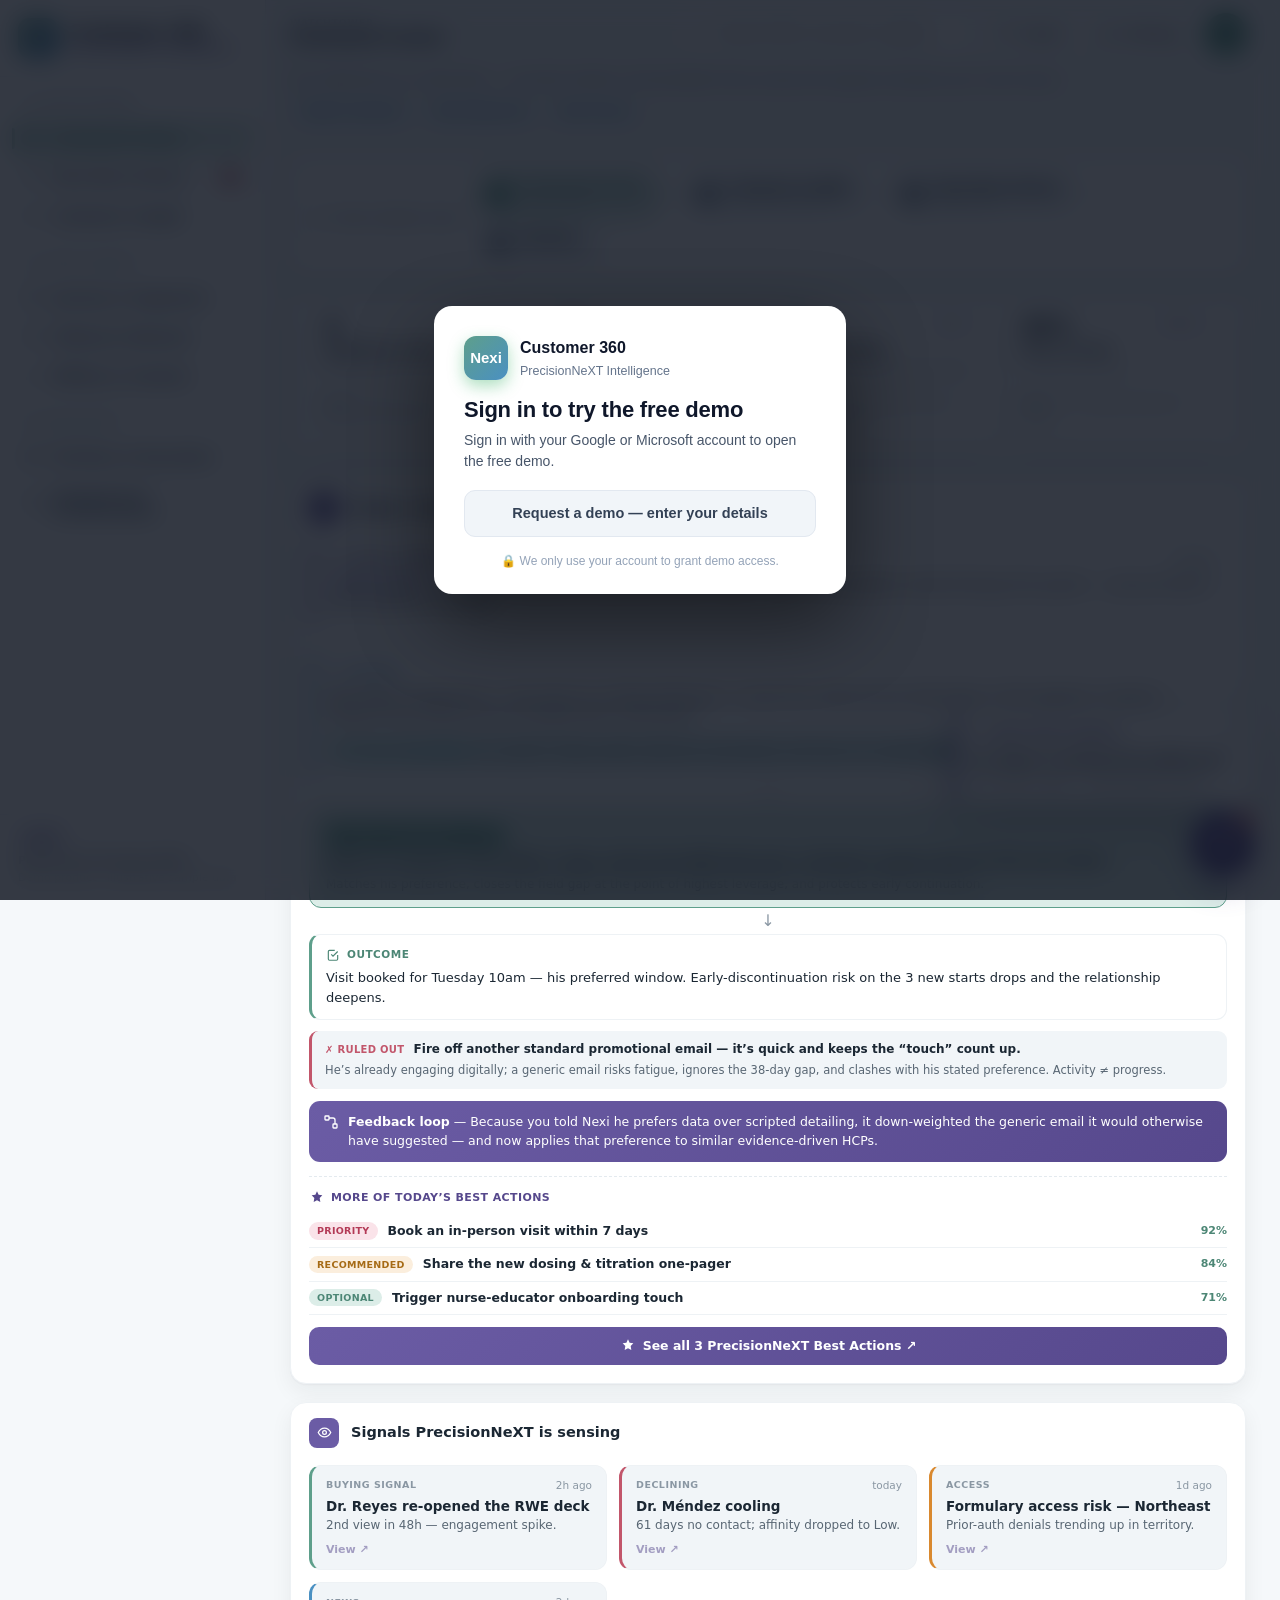
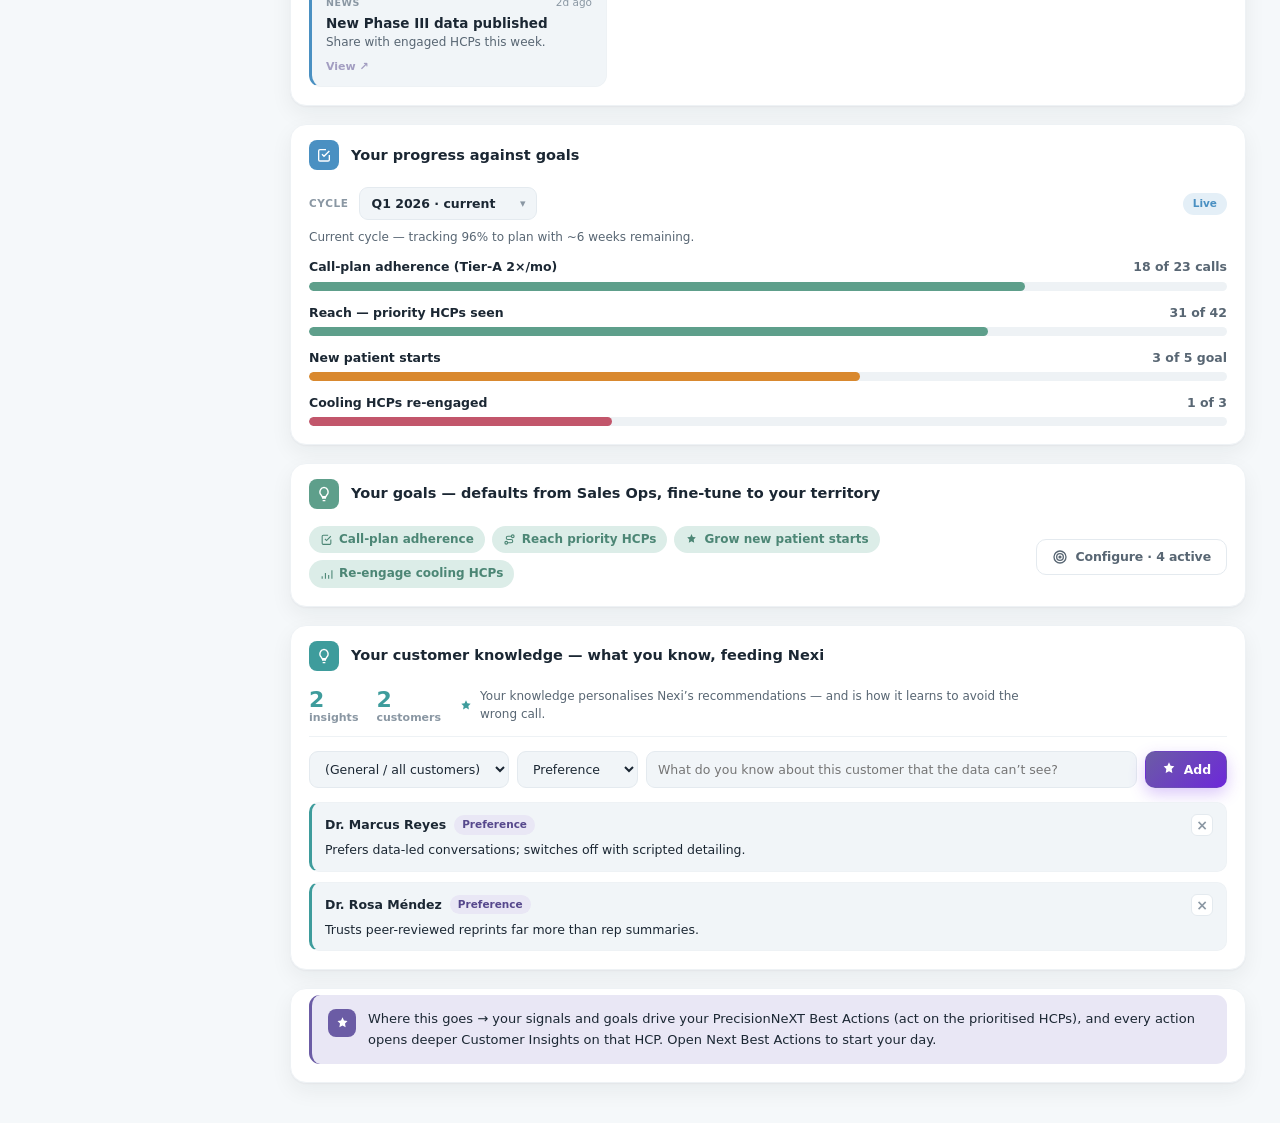
==== app.html @ 9032846a "Add files via upload" ====
<!DOCTYPE html>
<html lang="en">
<head>
<meta charset="UTF-8" />
<meta name="viewport" content="width=device-width, initial-scale=1.0" />
<title>Customer 360 · Intelligence-in-Action Platform</title>
<link rel="stylesheet" href="styles.css" />
<link rel="stylesheet" href="auth.css" />
<!--
  Customer 360 — DEMO APP SHELL (unchanged from the base app; access-guarded).
  js/auth.js shows a sign-in dialog over this page until the visitor authenticates,
  then removes it so the full app — Guide, Nexi chat and all five personas — works.
  All chrome + content is rendered by js/engine.js. To edit CONTENT, open the
  js/content.<persona>.js file — not this shell.
-->
</head>
<body data-pnx-page="app">
<div class="app">

  <!-- LEFT: sidebar -->
  <aside class="sidebar">
    <div class="brand">
      <div class="logo"><svg width="27" height="27" viewBox="0 0 24 24" fill="none"><path d="M18 5.3 A9 9 0 1 0 18 18.7" fill="none" stroke="#fff" stroke-width="2.2" stroke-linecap="round"/><circle cx="18" cy="5.3" r="2.1" fill="#CFC4F2"/><circle cx="12" cy="12" r="3" fill="none" stroke="#CFC4F2" stroke-width="1.3"/><circle cx="12" cy="12" r="1.2" fill="#fff"/><circle cx="12" cy="12" r="3" fill="none" stroke="#fff" stroke-width="1.5" opacity="0.85"><animate attributeName="r" values="2.5;11;2.5" dur="2.4s" repeatCount="indefinite"/><animate attributeName="opacity" values="0.85;0;0.85" dur="2.4s" repeatCount="indefinite"/></circle></svg></div>
      <div class="nm" id="brand-name">Customer 360<small>PrecisionNeXT Intelligence</small></div>
    </div>
    <nav class="nav" id="nav"><!-- rendered --></nav>
    <div class="foot" id="foot"><!-- rendered --></div>
  </aside>

  <!-- RIGHT: main -->
  <div class="main">

    <!-- TOPBAR: clean utility only —  [ AI Search ] [ Insights ] [ Settings ] [ Profile ] -->
    <header class="topbar">
      <div class="crumb" id="crumb"><!-- group · section (top corner) --></div>
      <div class="tb-right">
        <!-- Search/filter (right-anchored, stable). Distinct from Nexi chat (bottom-right). -->
        <div class="ai-search-wrap">
          <div class="ai-search">
            <svg width="16" height="16" viewBox="0 0 24 24" fill="none" stroke="var(--ink-faint)" stroke-width="2"><circle cx="11" cy="11" r="7"/><path d="M21 21l-4.3-4.3"/></svg>
            <input id="ai-search" placeholder="Search HCPs, accounts, insights…" autocomplete="off" />
          </div>
          <div class="ai-sugg" id="ai-sugg"><!-- directory results --></div>
        </div>
        <!-- Guide opens full-canvas (product guide + pulse) -->
        <button class="tb-btn" id="ins-btn" title="Open the product guide">
          <svg width="16" height="16" viewBox="0 0 24 24" fill="currentColor"><path d="M12 2l2.4 5.3L20 8l-4 4 1 6-5-2.8L7 18l1-6-4-4 5.6-.7z"/></svg>
          Guide
        </button>
        <div class="pop-wrap">
          <button class="tb-btn" id="set-btn" title="Product settings">
            <svg width="16" height="16" viewBox="0 0 24 24" fill="none" stroke="currentColor" stroke-width="2"><circle cx="12" cy="12" r="3"/><path d="M19.4 13a1.7 1.7 0 0 0 .3 1.9l.1.1a2 2 0 1 1-2.8 2.8l-.1-.1a1.7 1.7 0 0 0-2.9 1.2V21a2 2 0 1 1-4 0v-.2A1.7 1.7 0 0 0 6 19.4a1.7 1.7 0 0 0-1.9.3l-.1.1a2 2 0 1 1-2.8-2.8l.1-.1a1.7 1.7 0 0 0-1.2-2.9H0M19.4 11a1.7 1.7 0 0 1-1.2-2.9l.1-.1a2 2 0 1 0-2.8-2.8l-.1.1A1.7 1.7 0 0 1 11 4.6"/></svg>
            Settings
          </button>
          <div class="pop" id="set-pop"><!-- rendered --></div>
        </div>
        <div class="psw">
          <button class="psw-btn" id="psw-btn" title="Your profile">
            <svg width="20" height="20" viewBox="0 0 24 24" fill="none" stroke="#fff" stroke-width="2"><circle cx="12" cy="8" r="3.4"/><path d="M5.5 20c.6-3.4 3.3-5.5 6.5-5.5s5.9 2.1 6.5 5.5"/></svg>
          </button>
          <div class="psw-menu" id="psw-menu"><!-- rendered --></div>
        </div>
      </div>
    </header>

    <!-- SECTION INTRO: one-line description + chips (no repeated title — the title is the top-corner breadcrumb) -->
    <section class="summary">
      <p id="sum-desc">—</p>
      <div class="chips" id="sum-chips"></div>
    </section>

    <!-- CONTENT -->
    <main class="content" id="content"><!-- rendered --></main>
  </div>
</div>

<!-- Nexi: toast · FAB (toggles open/close) · chat window -->
<div class="pni-toast" id="pni-toast">
  <div class="h"><svg width="13" height="13" viewBox="0 0 24 24" fill="currentColor"><path d="M12 2l2.4 5.3L20 8l-4 4 1 6-5-2.8L7 18l1-6-4-4 5.6-.7z"/></svg> New Intelligence<span class="x" id="pni-toast-x">×</span></div>
  <div class="t" id="pni-toast-t">—</div>
  <div class="d" id="pni-toast-d">—</div>
</div>

<button class="pni-fab" id="pni-fab" aria-label="Open or close Nexi">
  <span class="ring"></span>
  <span class="ico-spark"><svg width="26" height="26" viewBox="0 0 24 24" fill="#fff"><path d="M12 2l2.4 5.3L20 8l-4 4 1 6-5-2.8L7 18l1-6-4-4 5.6-.7z"/></svg></span>
  <span class="ico-x"><svg width="24" height="24" viewBox="0 0 24 24" fill="none" stroke="#fff" stroke-width="2.4"><path d="M6 6l12 12M18 6L6 18"/></svg></span>
  <span class="cnt" id="pni-cnt">2</span>
</button>

<section class="pni" id="pni">
  <div class="pni-h">
    <div class="a"><svg width="20" height="20" viewBox="0 0 24 24" fill="#fff"><path d="M12 2l2.4 5.3L20 8l-4 4 1 6-5-2.8L7 18l1-6-4-4 5.6-.7z"/></svg></div>
    <div class="ti"><h3>Nexi</h3><p>Agentic AI · PrecisionNeXT</p></div>
  </div>
  <div class="pni-body" id="pni-body"><!-- alerts + chat --></div>
  <div class="pni-sg" id="pni-sg"><!-- suggestion chips --></div>
  <form class="pni-c" id="pni-form" autocomplete="off">
    <input id="pni-input" placeholder="Ask Nexi anything…" />
    <button class="snd" type="submit" aria-label="Send"><svg width="16" height="16" viewBox="0 0 24 24" fill="#fff"><path d="M3 11l18-8-8 18-2-7-8-3z"/></svg></button>
  </form>
</section>

<!--
  SCRIPT LOAD ORDER (important):
   1) app.config.js    — creates the C360 namespace, app meta + nav
   2) content.*.js     — each persona registers itself (order among these doesn't matter)
   3) content.shared.js— shared feature scaffolds
   4) engine.js        — renders everything + boots (must be LAST app script)
   5) auth.config.js + auth.js — the access guard (added; runs after the app renders)
-->
<script src="js/app.config.js"></script>
<script src="js/content.rep.js"></script>
<script src="js/content.msl.js"></script>
<script src="js/content.kam.js"></script>
<script src="js/content.mkt.js"></script>
<script src="js/content.lead.js"></script>
<script src="js/content.shared.js"></script>
<script src="js/data.hcps.js"></script>
<script src="js/engine.js"></script>

<script src="js/auth.config.js"></script>
<script src="js/auth.js"></script>
</body>
</html>
---- styles.css ----
/* ==================================================================================================
   Customer 360 · STYLES                                                            (edit visuals here)
   --------------------------------------------------------------------------------------------------
   This is the ONLY stylesheet. It is split into clearly-labelled sections so a GCPT instruction can
   target one place. Nothing here is persona-specific — content lives in the js/ files.

     S1  DESIGN TOKENS ...... colours + spacing variables (recolour the whole product here)
     S2  BASE / RESET
     S3  APP LAYOUT ......... sidebar | main grid
     S4  SIDEBAR ............ brand, nav groups (muted labels), nav items (full-span, symmetric), footer
     S5  TOPBAR ............. quick-access bar: search · objectives · Ask PNi · profile icon
     S6  SUMMARY BANNER ..... descriptive section header below the topbar
     S7  CONTENT BLOCKS ..... every reusable widget (header, kpis, cards, objectives, featureGrid, …)
     S8  PNi ................ floating intelligence chat (FAB toggles open/close)
     S9  RESPONSIVE
   ================================================================================================ */

/* ===== S1 · DESIGN TOKENS ======================================================================== */
:root{
  /* Brand palette — the 8 supplied colours, mapped 1:1 */
  --green:#5E9F8B; --green-hover:#4C8675; --green-light:#DCEDE8;
  --blue:#4A90C2;  --blue-soft:#4F86B3;
  --purple:#6B5CA5; --purple-dark:#56488C; --purple-light:#E9E7F5;
  /* Neutrals + elevation layers (page < surface, with `canvas` = nested inset fill) */
  --ink:#1B2733; --ink-soft:#586673; --ink-faint:#8A97A3; --label:#A6B2BC;
  --line:#E4EAEF; --line-soft:#EEF2F5;
  --surface:#FFFFFF; --page:#F5F8FA; --canvas:#F1F5F8; --sidebar:#FFFFFF;
  --amber:#D9892F; --rose:#C2566B; --teal:#3E9C9C;
  --r:16px; --r-sm:11px; --r-xs:7px;
  --sh:0 1px 2px rgba(20,30,40,.04),0 8px 22px rgba(20,30,40,.06);
  --sh-lg:0 18px 50px rgba(20,30,40,.18);
  --font:"Segoe UI",system-ui,-apple-system,Roboto,Helvetica,Arial,sans-serif;
  --sidebar-w:266px;
}

/* ===== S2 · BASE / RESET ======================================================================== */
*{box-sizing:border-box;margin:0;padding:0}
html,body{height:100%}
/* always reserve the scrollbar gutter so the top bar / search never shift between tall & short views */
html{scrollbar-gutter:stable;overflow-y:scroll}
body{font-family:var(--font);color:var(--ink);background:var(--page);-webkit-font-smoothing:antialiased;line-height:1.45}
button{font-family:inherit;cursor:pointer;border:none;background:none;color:inherit}
svg{display:block}
::selection{background:var(--purple-light)}
::-webkit-scrollbar{width:10px;height:10px}
::-webkit-scrollbar-thumb{background:#cfd9df;border-radius:99px;border:3px solid var(--canvas)}
code{background:var(--canvas);border:1px solid var(--line);border-radius:5px;padding:1px 5px;font-size:.85em}

/* ===== S3 · APP LAYOUT ========================================================================== */
.app{display:grid;grid-template-columns:var(--sidebar-w) 1fr;min-height:100%}
.main{min-width:0;display:flex;flex-direction:column}
.content{padding:22px 24px 40px;display:grid;gap:18px;grid-template-columns:repeat(12,1fr);align-content:start}
.col-12{grid-column:span 12}.col-8{grid-column:span 8}.col-7{grid-column:span 7}.col-6{grid-column:span 6}.col-5{grid-column:span 5}.col-4{grid-column:span 4}
@media(max-width:1080px){.col-8,.col-7,.col-6,.col-5,.col-4{grid-column:span 12}}

/* ===== S4 · SIDEBAR ============================================================================= */
.sidebar{background:var(--sidebar);border-right:1px solid var(--line);display:flex;flex-direction:column;position:sticky;top:0;height:100vh;overflow-y:auto}
.brand{display:flex;align-items:center;gap:11px;padding:18px 18px;border-bottom:1px solid var(--line-soft)}
.brand .logo{width:40px;height:40px;border-radius:11px;background:linear-gradient(135deg,var(--green),var(--blue));display:grid;place-items:center;color:#fff;flex:none}
.brand .nm{font-weight:800;font-size:17px;letter-spacing:.2px;line-height:1.05}
.brand .nm small{display:block;font-weight:600;font-size:10.5px;color:var(--purple-dark);letter-spacing:.2px;text-transform:none;margin-top:2px}

.nav{padding:8px 12px 18px;flex:1}
/* group labels: NON-clickable + intentionally de-emphasised */
.nav-group .gl{display:flex;align-items:center;gap:7px;font-size:10px;font-weight:800;letter-spacing:.9px;text-transform:uppercase;color:var(--label);
  padding:6px 12px;margin-top:16px;cursor:default;user-select:none}
.nav-group .gl .gi{width:14px;height:14px;color:var(--label);flex:none}
.nav-group:first-child .gl{margin-top:6px}
/* nav items: full-span, uniform, symmetric */
.nav-item{display:flex;align-items:center;gap:11px;width:100%;padding:10px 12px;border-radius:9px;
  font-size:13.5px;font-weight:600;color:var(--ink-soft);margin:2px 0;position:relative;text-align:left}
.nav-item .ni{width:17px;height:17px;flex:none;opacity:.85}
.nav-item:hover{background:var(--green-light);color:var(--green-hover)}
.nav-item.active{background:var(--green-light);color:var(--green-hover)}
.nav-item.active::before{content:"";position:absolute;left:0;top:8px;bottom:8px;width:3px;border-radius:0 3px 3px 0;background:var(--green)}
.nav-item .badge{margin-left:auto;font-size:10px;font-weight:800;color:#fff;background:var(--rose);border-radius:99px;padding:1px 7px}

.foot{padding:14px 18px;border-top:1px solid var(--line-soft);font-size:11px;color:var(--ink-faint);line-height:1.5}
.foot .demo{display:inline-block;font-size:9.5px;font-weight:800;letter-spacing:.5px;color:var(--purple-dark);background:var(--purple-light);padding:2px 7px;border-radius:5px;margin-bottom:6px}
.foot b{color:var(--ink-soft);font-weight:700}

/* ===== S5 · TOPBAR (quick-access working features) ============================================= */
/* top bar blends into the content container (same canvas, no hard divider) */
.topbar{display:flex;align-items:center;gap:16px;padding:13px 24px 4px;background:var(--page);border-bottom:none;position:sticky;top:0;z-index:40}
/* top-corner breadcrumb (carries the section name so content doesn't repeat it) */
.crumb{display:flex;flex-direction:column;line-height:1.15;min-width:130px;flex:none}
.crumb .cg{font-size:9.5px;font-weight:800;letter-spacing:.7px;text-transform:uppercase;color:var(--ink-faint)}
.crumb .cs{font-size:16px;font-weight:800;color:var(--ink)}
/* minimal product mark on the left of the top bar (PNi) */
.tb-brand-min{font-size:12.5px;font-weight:700;color:var(--ink-faint);letter-spacing:.2px}
.pni-mark{font-weight:800}                 /* keeps header "PNi" white; topbar tints it below */
.pni-mark i{font-style:italic}
.tb-brand-min .pni-mark{color:var(--purple-dark)}
/* AI Search — right-anchored (fixed width, stable position) with an LLM suggestion dropdown */
.tb-right{margin-left:auto;display:flex;align-items:center;gap:10px}
.ai-search-wrap{position:relative}
.ai-search{width:288px;display:flex;align-items:center;gap:8px;border:1px solid var(--line);border-radius:11px;padding:8px 10px;background:var(--surface);transition:border-color .14s,box-shadow .14s}
.ai-search:focus-within{border-color:var(--purple);box-shadow:0 0 0 3px var(--purple-light)}
.ai-search input{border:none;outline:none;font:inherit;font-size:13px;width:100%;background:transparent;color:var(--ink)}
.ai-kbd{font-size:10px;font-weight:800;color:var(--purple-dark);background:var(--purple-light);border-radius:5px;padding:2px 6px;flex:none}
.ai-sugg{position:absolute;right:0;top:46px;width:330px;max-width:80vw;background:var(--surface);border:1px solid var(--line);border-radius:12px;box-shadow:var(--sh-lg);padding:7px;display:none;z-index:70}
.ai-sugg.open{display:block;animation:rise .16s ease both}
.ai-sugg .h{display:flex;align-items:center;gap:6px;font-size:10px;font-weight:800;letter-spacing:.5px;text-transform:uppercase;color:var(--purple-dark);padding:6px 8px}
.ai-sg{display:flex;align-items:center;gap:9px;padding:9px 8px;border-radius:8px;font-size:13px;cursor:pointer}
.ai-sg:hover{background:var(--purple-light)}
.ai-sg .i{color:var(--purple);flex:none;display:grid;place-items:center}
.ai-sg .tx{flex:1}
.ai-sg .go{font-size:10px;color:var(--ink-faint);font-weight:700}
/* combined Insights + Navigator panel */
.ins-wide{width:430px;max-width:calc(100vw - 40px);max-height:80vh;overflow-y:auto;padding:0}
.ins-stats{display:grid;grid-template-columns:repeat(4,1fr);gap:8px;margin-bottom:4px}
.ist{background:var(--canvas);border:1px solid var(--line-soft);border-radius:9px;padding:9px 6px;text-align:center}
.ist b{display:block;font-size:18px;font-weight:800}
.ist span{font-size:10px;color:var(--ink-faint)}
@media(max-width:600px){.ai-search{width:150px}.ai-sugg{width:280px}}
/* next-gen product-level buttons (Settings · Insights) */
.pop-wrap{position:relative}
.tb-btn{display:inline-flex;align-items:center;gap:7px;font-size:12.5px;font-weight:700;color:var(--ink-soft);
  background:var(--surface);border:1px solid var(--line);padding:8px 13px;border-radius:10px;
  transition:transform .12s ease,box-shadow .18s ease,border-color .18s ease,color .18s ease,background .18s ease}
.tb-btn:hover{border-color:var(--purple);color:var(--purple-dark);background:var(--purple-light);transform:translateY(-1px);box-shadow:0 5px 14px rgba(124,58,237,.14)}
.tb-btn:active{transform:translateY(0)}
.pop{position:absolute;right:0;top:46px;width:268px;background:var(--surface);border:1px solid var(--line);border-radius:var(--r);box-shadow:var(--sh-lg);padding:12px;z-index:60;display:none}
.pop.open{display:block;animation:rise .16s ease both}
.pop h4{font-size:11px;font-weight:800;text-transform:uppercase;letter-spacing:.5px;color:var(--ink-faint);margin:2px 4px 8px}
.pop .row{display:flex;align-items:center;gap:10px;padding:8px 6px;font-size:13px;font-weight:600;border-radius:8px}
.pop .row:hover{background:var(--canvas)}
.pop .row .lbl{flex:1}
.pop .stat{display:flex;justify-content:space-between;align-items:center;padding:8px 6px;font-size:13px;border-bottom:1px solid var(--line-soft)}
.pop .stat:last-child{border-bottom:none}
.pop .stat b{font-weight:800}
.sw{width:38px;height:22px;border-radius:99px;background:var(--line);position:relative;transition:background .15s;flex:none;cursor:pointer}
.sw::after{content:"";position:absolute;top:2px;left:2px;width:18px;height:18px;border-radius:50%;background:#fff;box-shadow:0 1px 2px rgba(0,0,0,.2);transition:left .15s}
.sw.on{background:var(--green)}.sw.on::after{left:18px}
/* PrecisionNeXT Navigator — lives in the LEFT PANEL under the brand; panel floats over content with an ✕ */
.nv-btn{display:flex;align-items:center;gap:11px;width:calc(100% - 24px);margin:10px 12px 4px;padding:11px 12px;border-radius:12px;
  background:linear-gradient(135deg,var(--purple),var(--purple-dark));color:#fff;text-align:left;
  box-shadow:0 6px 16px rgba(86,72,140,.28);transition:transform .14s}
.nv-btn:hover{transform:translateY(-1px)}
.nv-btn .nv-ic{width:30px;height:30px;border-radius:8px;background:rgba(255,255,255,.2);display:grid;place-items:center;flex:none}
.nv-btn .nv-tx b{display:block;font-size:13px;font-weight:800;line-height:1.1}
.nv-btn .nv-tx small{font-size:11px;opacity:.9}
.nv-x{margin-left:auto;display:grid;place-items:center;width:30px;height:30px;border-radius:8px;background:rgba(255,255,255,.16);opacity:.9;flex:none}
.nv-x:hover{opacity:1;background:rgba(255,255,255,.28)}
.nv-x svg{width:16px;height:16px}
.nv-pop{position:fixed;left:18px;top:118px;right:auto;width:430px;max-width:calc(100vw - 40px);max-height:78vh;overflow-y:auto;padding:0;z-index:95}
.nv-head{display:flex;align-items:center;gap:12px;padding:15px 16px;background:linear-gradient(135deg,var(--purple),var(--purple-dark));color:#fff;position:sticky;top:0;z-index:1}
.nv-head .lg{width:36px;height:36px;border-radius:10px;background:rgba(255,255,255,.2);display:grid;place-items:center;flex:none}
.nv-head h3{font-size:15px;font-weight:800}.nv-head p{font-size:11px;opacity:.9}
.nv-body{padding:14px 16px 18px}
.nv-intro{font-size:12.5px;color:var(--ink-soft);line-height:1.55}
.nv-sec{font-size:10px;font-weight:800;letter-spacing:.6px;text-transform:uppercase;color:var(--ink-faint);margin:16px 0 8px}
.nv-secrow{display:flex;align-items:center;justify-content:space-between;margin:16px 0 8px}
.nv-secrow .nv-sec{margin:0}
.nv-doc{font-size:11px;font-weight:700;color:var(--purple-dark);text-decoration:none}
.nv-doc:hover{text-decoration:underline}
/* WIN as 3 compact, tappable pills */
.nv-win{display:grid;grid-template-columns:repeat(3,1fr);gap:8px}
.nv-w{display:flex;flex-direction:column;align-items:flex-start;gap:7px;border:1px solid var(--line);border-radius:11px;padding:11px;cursor:pointer;text-align:left;background:var(--surface);transition:border-color .14s,box-shadow .14s}
.nv-w:hover{border-color:var(--purple);box-shadow:0 4px 14px rgba(107,92,165,.12)}
.nv-w .k{width:26px;height:26px;border-radius:7px;display:grid;place-items:center;color:#fff;font-weight:800;font-size:12px}
.nv-w .wn{font-size:12px;font-weight:800;color:var(--ink)}
.nv-w.g .k{background:var(--green)} .nv-w.b .k{background:var(--blue)} .nv-w.p .k{background:var(--purple)}
/* features — scannable rows: jump (icon/text) + open-in-new-window (↗) */
.nv-feats{display:grid;gap:6px}
.nv-f{display:flex;align-items:center;gap:11px;border:1px solid var(--line-soft);border-radius:10px;padding:10px 11px;transition:border-color .14s,background .14s}
.nv-f:hover{border-color:var(--purple);background:var(--purple-light)}
.nv-f .fi{width:30px;height:30px;border-radius:8px;display:grid;place-items:center;color:#fff;background:var(--blue);flex:none;cursor:pointer}
.nv-f .fx{flex:1;min-width:0;cursor:pointer}
.nv-f .fx .nm{display:block;font-size:12.5px;font-weight:800}
.nv-f .fx .ds{display:block;font-size:11.5px;color:var(--ink-soft);line-height:1.4}
.nv-f .nv-open{flex:none;width:26px;height:26px;border-radius:7px;display:grid;place-items:center;color:var(--purple-dark);background:var(--purple-light);text-decoration:none;font-weight:800}
.nv-f .nv-open:hover{background:var(--purple);color:#fff}
.nv-5c{display:grid;grid-template-columns:1fr 1fr;gap:8px}
.nv-c{background:var(--canvas);border:1px solid var(--line-soft);border-radius:9px;padding:9px 10px}
.nv-c b{display:block;font-size:12px;color:var(--purple-dark)}.nv-c span{font-size:11px;color:var(--ink-soft)}

/* profile: icon-only button + roomy full-width menu */
.psw{position:relative}
.psw-btn{width:40px;height:40px;border-radius:50%;display:grid;place-items:center;background:linear-gradient(135deg,var(--green),var(--green-hover));border:2px solid transparent;box-shadow:0 4px 12px rgba(16,163,116,.3);transition:box-shadow .16s ease,transform .12s ease}
.psw-btn:hover{box-shadow:0 0 0 3px var(--green-light),0 6px 16px rgba(16,163,116,.36);transform:translateY(-1px)}
.psw-menu{position:absolute;right:0;top:50px;width:300px;background:var(--surface);border:1px solid var(--line);border-radius:var(--r);box-shadow:var(--sh-lg);padding:8px;z-index:60;display:none}
.psw-menu.open{display:block;animation:rise .18s ease both}
.psw-cur{display:flex;align-items:center;gap:11px;padding:10px;border-radius:var(--r-sm);background:var(--canvas);margin-bottom:6px}
.psw-cur .av{width:40px;height:40px;border-radius:50%;display:grid;place-items:center;color:#fff;font-weight:800;font-size:13px;flex:none}
.psw-cur .n{font-size:13.5px;font-weight:800}.psw-cur .r{font-size:11.5px;color:var(--ink-faint)}
.psw-h{font-size:10px;font-weight:800;letter-spacing:.6px;text-transform:uppercase;color:var(--ink-faint);padding:8px 10px 4px}
.psw-opt{display:flex;align-items:center;gap:11px;width:100%;padding:9px 10px;border-radius:var(--r-sm);text-align:left}
.psw-opt:hover{background:var(--canvas)}
.psw-opt.active{background:var(--green-light)}
.psw-opt .av{width:32px;height:32px;border-radius:50%;display:grid;place-items:center;color:#fff;font-weight:800;font-size:11px;flex:none}
.psw-opt .n{font-size:13px;font-weight:700}.psw-opt .r{font-size:11px;color:var(--ink-faint)}
.psw-opt .ck{margin-left:auto;color:var(--green)}

/* ===== S6 · SUMMARY BANNER (descriptive section container) ===================================== */
.summary{padding:10px 24px 14px;background:var(--page);border-bottom:none}
.summary .sg{font-size:11px;font-weight:800;letter-spacing:.5px;text-transform:uppercase;color:var(--green-hover)}
.summary h1{font-size:19px;font-weight:800;line-height:1.15;margin-top:1px}
.summary p{font-size:13px;color:var(--ink-soft);max-width:940px;margin-top:4px}
.summary .chips{display:flex;gap:7px;flex-wrap:wrap;margin-top:10px}
.summary .chip{font-size:11px;font-weight:700;color:var(--blue);background:#E8F1F8;padding:4px 11px;border-radius:99px}

/* ===== S7 · CONTENT BLOCKS ===================================================================== */
.card{background:var(--surface);border:1px solid var(--line-soft);border-radius:var(--r);box-shadow:var(--sh);overflow:hidden;transition:box-shadow .16s,transform .16s}
.card:hover{box-shadow:0 2px 4px rgba(30,42,50,.04),0 16px 40px rgba(30,42,50,.09)}
.card-h{display:flex;align-items:center;gap:12px;padding:15px 18px 11px}
.card-h .ic{width:30px;height:30px;border-radius:8px;display:grid;place-items:center;color:#fff;flex:none}
.card-h h2{font-size:14.5px;font-weight:800}
.card-h p{font-size:12px;color:var(--ink-faint)}
.card-h .pill{margin-left:auto;font-size:11px;font-weight:700;color:var(--ink-soft);background:var(--canvas);border:1px solid var(--line);padding:3px 10px;border-radius:99px}
.card-b{padding:6px 18px 18px}

/* block: header (organized cards — focus + KPIs) */
.header{grid-column:span 12;display:grid;grid-template-columns:300px 1fr;gap:16px}
@media(max-width:880px){.header{grid-template-columns:1fr}}
.focus{background:linear-gradient(135deg,var(--green-hover),var(--blue-soft));color:#fff;border-radius:var(--r);padding:18px;box-shadow:var(--sh);position:relative;overflow:hidden}
.focus::after{content:"";position:absolute;right:-40px;top:-40px;width:160px;height:160px;border-radius:50%;background:rgba(255,255,255,.08)}
.focus .av{width:46px;height:46px;border-radius:13px;background:rgba(255,255,255,.2);display:grid;place-items:center;font-size:17px;font-weight:800;position:relative;z-index:1}
.focus .nm{font-size:17px;font-weight:800;margin-top:11px;position:relative;z-index:1}
.focus .sb{font-size:12px;opacity:.92;margin-top:2px;position:relative;z-index:1}
.focus .tg{display:inline-block;font-size:11px;font-weight:600;background:rgba(255,255,255,.2);padding:3px 9px;border-radius:99px;margin-top:9px;position:relative;z-index:1}
.kgrid{display:grid;grid-template-columns:repeat(auto-fit,minmax(130px,1fr));gap:14px;align-content:start}
.kcard{background:var(--surface);border:1px solid var(--line-soft);border-radius:var(--r);box-shadow:var(--sh);padding:14px 16px;display:flex;flex-direction:column;justify-content:center;min-height:84px}
.kcard .v{font-size:22px;font-weight:800;line-height:1.1}
.kcard .k{font-size:11.5px;color:var(--ink-faint);margin-top:3px}
.kcard .tr{font-size:11px;font-weight:700;margin-top:5px}

/* block: kpis (standalone tile row) */
.kpis{display:grid;grid-template-columns:repeat(auto-fit,minmax(120px,1fr));gap:12px}
.kpi{background:var(--canvas);border:1px solid var(--line-soft);border-radius:var(--r-sm);padding:13px 15px;display:flex;flex-direction:column;justify-content:center;min-height:96px}
.kpi .v{font-size:21px;font-weight:800;line-height:1.1}.kpi .k{font-size:12px;font-weight:700;color:var(--ink);margin-top:3px}.kpi .kd{font-size:11px;color:var(--ink-faint);margin-top:4px;line-height:1.35}.kpi .tr{font-size:11px;font-weight:700;margin-top:4px}

/* block: objectives (Cockpit — selectable cards) */
/* objectives: compact summary + collapsible "Configure" */
.obj-summary{display:flex;align-items:center;gap:12px;flex-wrap:wrap;justify-content:space-between}
.obj-chips{display:flex;gap:7px;flex-wrap:wrap;flex:1;min-width:0}
.ochip{display:inline-flex;align-items:center;gap:6px;font-size:12px;font-weight:700;color:var(--green-hover);background:var(--green-light);padding:5px 11px;border-radius:99px}
.ochip svg{width:13px;height:13px}
.ochip.muted{color:var(--ink-faint);background:var(--canvas)}
.obj-config{flex:none}
.obj-config.active{border-color:var(--green);color:var(--green-hover);background:var(--green-light)}
.objs.collapsed{display:none}
/* KPI detail — hover / tap tooltip (floats, no layout shift) */
.kpi.has-info{position:relative;cursor:help}
.kpi.has-info:hover{border-color:var(--purple)}
.ki-dot{display:inline-grid;place-items:center;width:13px;height:13px;border-radius:50%;background:var(--ink-faint);color:#fff;font-size:8.5px;font-weight:800;font-style:normal;margin-left:6px;vertical-align:1px}
.kpi.has-info:hover .ki-dot{background:var(--purple)}
.kpi-tip{position:absolute;left:0;right:0;bottom:calc(100% + 9px);background:#1f2735;color:#fff;border-radius:10px;padding:11px 13px;box-shadow:var(--sh-lg);opacity:0;visibility:hidden;transform:translateY(5px);transition:.15s;z-index:30;pointer-events:none}
.kpi-tip::after{content:"";position:absolute;left:18px;top:100%;border:6px solid transparent;border-top-color:#1f2735}
.kpi.has-info:hover .kpi-tip,.kpi.show-info .kpi-tip{opacity:1;visibility:visible;transform:none}
.ki-row{font-size:11px;color:#ccd4e4;line-height:1.55}
.ki-row b{color:#fff;font-weight:800;margin-right:5px}
.objs{display:grid;grid-template-columns:repeat(auto-fit,minmax(260px,1fr));gap:12px;margin-top:14px}
.obj{border:1.5px solid var(--line);border-radius:var(--r-sm);padding:14px;cursor:pointer;transition:all .14s;position:relative;background:var(--canvas)}
.obj:hover{border-color:var(--green)}
.obj.on{border-color:var(--green);background:var(--green-light)}
.obj .top{display:flex;align-items:center;gap:9px}
.obj .ic{width:30px;height:30px;border-radius:8px;display:grid;place-items:center;color:#fff;background:var(--green);flex:none}
.obj .chk{margin-left:auto;width:22px;height:22px;border-radius:50%;border:2px solid var(--line);display:grid;place-items:center;color:#fff;flex:none}
.obj.on .chk{background:var(--green);border-color:var(--green)}
.obj h4{font-size:13px;font-weight:800;margin-top:10px;line-height:1.25}
.obj p{font-size:12px;color:var(--ink-soft);margin-top:3px}
.obj .rec{display:inline-block;font-size:10px;font-weight:800;color:var(--purple-dark);background:var(--purple-light);padding:2px 8px;border-radius:99px;margin-top:9px}
.obj .trk{font-size:11px;color:var(--ink-faint);margin-top:7px}.obj .trk b{color:var(--green-hover)}

/* block: insights rows */
.ins{display:flex;gap:12px;align-items:flex-start;padding:11px 0;border-top:1px solid var(--line-soft)}
.ins:first-child{border-top:none}
.ins .mk{width:6px;align-self:stretch;border-radius:99px;flex:none;margin-top:2px}
.ins .bd{flex:1}.ins .bd .t{font-size:13.5px;font-weight:700}.ins .bd .d{font-size:12.5px;color:var(--ink-soft);margin-top:2px}
.ins .mt{text-align:right;flex:none}.ins .mt .m{font-size:15px;font-weight:800}.ins .mt .dl{font-size:11px;font-weight:700}

/* block: actions (NBA cards) */
.act{border:1px solid var(--line);border-radius:var(--r-sm);padding:15px;margin-bottom:12px;transition:box-shadow .15s,border-color .15s}
.act:last-child{margin-bottom:0}
.act:hover{border-color:var(--purple);box-shadow:0 6px 18px rgba(107,92,165,.12)}
.act .r1{display:flex;align-items:center;gap:8px}
.act .pri{font-size:10px;font-weight:800;text-transform:uppercase;letter-spacing:.4px;padding:3px 8px;border-radius:6px;color:#fff}
.pri-high{background:var(--rose)}.pri-med{background:var(--amber)}.pri-low{background:#E4EFF7;color:var(--blue)}
.act h3{font-size:14.5px;font-weight:800;margin:9px 0 4px}
.act .why{font-size:12.5px;color:var(--ink-soft)}
.act .meta{display:flex;gap:16px;flex-wrap:wrap;margin-top:11px}
.act .meta .mi{font-size:11.5px;color:var(--ink-faint)}.act .meta .mi b{color:var(--ink);font-weight:800}
.act .btns{display:flex;gap:8px;margin-top:12px}
.aichip{display:inline-flex;align-items:center;gap:5px;margin-left:auto;font-size:11px;font-weight:800;color:var(--purple-dark);background:var(--purple-light);padding:3px 9px;border-radius:99px}

/* buttons */
.btn{display:inline-flex;align-items:center;gap:7px;padding:9px 15px;border-radius:10px;font-size:12.5px;font-weight:700;letter-spacing:-.01em;cursor:pointer;
  transition:transform .12s ease,box-shadow .18s ease,filter .18s ease,background .18s ease,border-color .18s ease;border:1px solid transparent}
.btn:active{transform:translateY(1px)}
.btn-ai{background:linear-gradient(135deg,var(--purple),#6d28d9);color:#fff;box-shadow:0 6px 16px rgba(124,58,237,.28)}
.btn-ai:hover{filter:brightness(1.06);transform:translateY(-1px);box-shadow:0 11px 24px rgba(124,58,237,.38)}
.btn-pri{background:linear-gradient(135deg,var(--green),var(--green-hover));color:#fff;box-shadow:0 6px 16px rgba(16,163,116,.26)}
.btn-pri:hover{filter:brightness(1.04);transform:translateY(-1px);box-shadow:0 11px 24px rgba(16,163,116,.36)}
.btn-gh{background:var(--surface);color:var(--ink-soft);border-color:var(--line)}
.btn-gh:hover{border-color:var(--green);color:var(--green-hover);transform:translateY(-1px);box-shadow:0 5px 14px rgba(15,23,42,.07)}

/* block: ranked list */
.lst .li{display:flex;align-items:center;gap:12px;padding:11px 0;border-top:1px solid var(--line-soft)}
.lst .li:first-child{border-top:none}
/* full-width lists flow into 2 columns so they don't leave dead space */
.col-12 .lst{display:grid;grid-template-columns:1fr 1fr;column-gap:32px}
.col-12 .lst .li:nth-child(2){border-top:none}
@media(max-width:760px){.col-12 .lst{grid-template-columns:1fr}.col-12 .lst .li:nth-child(2){border-top:1px solid var(--line-soft)}}
.lst .dot{width:9px;height:9px;border-radius:50%;flex:none}
.lst .li .t{font-size:13.5px;font-weight:700}.lst .li .s{font-size:12px;color:var(--ink-faint)}
.lst .li .rt{margin-left:auto;text-align:right;flex:none}
.lst .li .rt .v{font-size:14px;font-weight:800}.lst .li .rt .c{font-size:11px;color:var(--ink-faint)}

/* block: horizontal bars */
.bars{display:flex;flex-direction:column;gap:13px}
.bar .top{display:flex;justify-content:space-between;font-size:12.5px;font-weight:700;margin-bottom:5px}
.bar .top .vv{color:var(--ink-soft)}
.bar .track{height:9px;background:var(--line-soft);border-radius:99px;overflow:hidden}
.bar .fill{height:100%;border-radius:99px}

/* block: stepper */
.stp{display:flex;gap:12px;position:relative;padding-bottom:15px}
.stp:last-child{padding-bottom:0}
.stp .rail{display:flex;flex-direction:column;align-items:center;flex:none}
.stp .node{width:26px;height:26px;border-radius:50%;display:grid;place-items:center;font-size:12px;font-weight:800;border:2px solid var(--line);background:var(--surface);color:var(--ink-faint)}
.stp .line{width:2px;flex:1;background:var(--line);margin:4px 0}.stp:last-child .line{display:none}
.stp.done .node{background:var(--green);border-color:var(--green);color:#fff}
.stp.active .node{background:var(--blue);border-color:var(--blue);color:#fff}
.stp .ct .t{font-size:13.5px;font-weight:700}.stp .ct .m{font-size:12px;color:var(--ink-faint);margin-top:2px}
.stp .ct .bg{display:flex;gap:6px;flex-wrap:wrap;margin-top:6px}
.mini{font-size:11px;font-weight:700;padding:2px 8px;border-radius:99px;background:var(--canvas);border:1px solid var(--line);color:var(--ink-soft)}
.mini.own{background:var(--green-light);border-color:transparent;color:var(--green-hover)}
.mini.ai{background:var(--purple-light);border-color:transparent;color:var(--purple-dark)}
/* steps as a responsive grid (fills the card width — no dead space) */
.stp-grid{display:grid;grid-template-columns:repeat(auto-fill,minmax(252px,1fr));gap:12px}
.stp2{display:flex;gap:12px;border:1px solid var(--line-soft);border-radius:12px;padding:13px 14px;background:var(--canvas)}
.stp2 .snode{width:28px;height:28px;border-radius:50%;display:grid;place-items:center;font-size:12px;font-weight:800;flex:none;border:2px solid var(--line);background:var(--surface);color:var(--ink-faint)}
.stp2.done .snode{background:var(--green);border-color:var(--green);color:#fff}
.stp2.active .snode{background:var(--blue);border-color:var(--blue);color:#fff}
.stp2 .sct{min-width:0}
.stp2 .sct .t{font-size:13.5px;font-weight:700}
.stp2 .sct .m{font-size:12px;color:var(--ink-faint);margin-top:2px}
.stp2 .sct .bg{display:flex;gap:6px;flex-wrap:wrap;margin-top:9px}
/* sensing signals (Cockpit WATCH layer) */
.sig-grid{display:grid;grid-template-columns:repeat(auto-fill,minmax(222px,1fr));gap:12px}
.sig{display:block;width:100%;text-align:left;border:1px solid var(--line-soft);border-left-width:3px;border-radius:12px;padding:13px 14px;background:var(--canvas);cursor:pointer;transition:box-shadow .14s,border-color .14s}
.sig:hover{box-shadow:0 6px 16px rgba(30,42,50,.10)}
.sig:hover .sig-cta{opacity:1}
.sig.green{border-left-color:var(--green)}.sig.blue{border-left-color:var(--blue)}.sig.amber{border-left-color:var(--amber)}.sig.rose{border-left-color:var(--rose)}.sig.purple{border-left-color:var(--purple)}
.sig-top{display:flex;justify-content:space-between;align-items:center}
.sig-k{font-size:9.5px;font-weight:800;letter-spacing:.5px;text-transform:uppercase;color:var(--ink-faint)}
.sig-t{font-size:10.5px;color:var(--ink-faint)}
.sig-ti{font-size:13.5px;font-weight:700;margin-top:7px}
.sig-d{font-size:12px;color:var(--ink-soft);margin-top:3px;line-height:1.45}
.sig-cta{margin-top:9px;font-size:11px;font-weight:800;color:var(--purple-dark);opacity:.5;transition:opacity .14s}
/* full-canvas Guide view */
.gh-top{display:flex;justify-content:space-between;align-items:flex-start;gap:16px;flex-wrap:wrap}
.gh-title{font-size:19px;font-weight:800}
.gh-sub{font-size:13px;color:var(--ink-faint);margin-top:2px}
.gh-intro{font-size:13.5px;color:var(--ink-soft);line-height:1.6;margin:12px 0 14px;max-width:920px}
/* Guide — transformed walkthrough */
.guide-hero{background:linear-gradient(135deg,var(--green-hover),var(--blue-soft));color:#fff;border-radius:var(--r);padding:26px 28px;box-shadow:var(--sh)}
.guide-hero h2{font-size:24px;font-weight:800}
.guide-hero .gh-tag{font-size:14px;opacity:.92;margin-top:2px}
.guide-hero .gh-lead{font-size:14px;line-height:1.6;opacity:.95;margin-top:12px;max-width:880px}
.guide-hero .gh-stats{display:flex;gap:26px;margin-top:18px;flex-wrap:wrap}
.guide-hero .gh-stats b{font-size:22px;font-weight:800}
.guide-hero .gh-stats span{font-size:11px;opacity:.85;margin-left:6px}
.gm{display:flex;align-items:stretch;gap:8px;flex-wrap:nowrap}
.gm-step{flex:1;min-width:0;background:var(--canvas);border:1px solid var(--line-soft);border-top:3px solid var(--green);border-radius:11px;padding:13px 12px;transition:transform .15s ease,box-shadow .2s ease}
.gm-step:hover{transform:translateY(-2px);box-shadow:var(--sh)}
.gm-step:nth-child(3){border-top-color:var(--blue)}
.gm-step:nth-child(5){border-top-color:var(--purple)}
.gm-step:nth-child(7){border-top-color:var(--blue)}
.gm-step:nth-child(9){border-top-color:var(--green)}
.gm-k{font-size:12px;font-weight:800;letter-spacing:.5px;color:var(--green-hover)}
.gm-d{font-size:11px;color:var(--ink-soft);margin-top:5px;line-height:1.4}
.gm-arrow{display:flex;align-items:center;color:var(--ink-faint);font-weight:800;font-size:16px;flex:0 0 auto}
@media(max-width:900px){.gm{flex-wrap:wrap}.gm-arrow{display:none}.gm-step{min-width:118px}}
.gf{display:flex;flex-direction:column;gap:8px}
.gf-step{display:flex;align-items:center;gap:12px;border:1px solid var(--line-soft);border-radius:11px;padding:12px 13px;text-align:left;transition:border-color .14s,background .14s}
.gf-step:hover{border-color:var(--purple);background:var(--purple-light)}
.gf-n{width:28px;height:28px;border-radius:50%;background:var(--purple);color:#fff;display:grid;place-items:center;font-weight:800;font-size:13px;flex:none}
.gf-x{flex:1}.gf-t{display:block;font-size:13.5px;font-weight:800}.gf-d{display:block;font-size:12px;color:var(--ink-soft)}
.gf-go{font-size:11px;font-weight:700;color:var(--purple-dark);flex:none}
.g5grid{display:grid;gap:8px}
.g5{border-left:3px solid var(--purple);background:var(--canvas);border-radius:8px;padding:10px 12px}
.g5 .g5-c{font-size:13px;font-weight:800;color:var(--purple-dark)}
.g5 .g5-d{font-size:11.5px;color:var(--ink-soft);margin-top:2px;line-height:1.4}
.g5.c0{border-left-color:var(--green)}.g5.c1{border-left-color:var(--blue)}.g5.c2{border-left-color:var(--purple)}.g5.c3{border-left-color:var(--amber)}.g5.c4{border-left-color:var(--teal)}
.nv-feats.two{grid-template-columns:1fr 1fr}
@media(max-width:760px){.nv-feats.two{grid-template-columns:1fr}}
body.theme-dark .guide-hero{background:linear-gradient(135deg,#4F46E5,#7C5CD6,#22B8CF)}
body.theme-dark .g5 .g5-c,body.theme-dark .gf-go,body.theme-dark .gm-k{color:#beb4ee}
body.theme-dark .gm-k{color:#8fd3bd}
.nv-win.big{grid-template-columns:repeat(3,1fr)}
.nv-win.big .nv-w{flex-direction:row;align-items:flex-start;gap:11px}
.nv-win.big .nv-w .wx{display:flex;flex-direction:column}
.nv-win.big .nv-w .wd{font-size:11.5px;color:var(--ink-soft);margin-top:3px;font-weight:500;line-height:1.45}
.nv-5c.one{grid-template-columns:1fr}
.nv-f .fx .how{display:block;font-size:11px;color:var(--purple-dark);margin-top:3px;font-weight:600}
@media(max-width:880px){.nv-win.big{grid-template-columns:1fr}}

/* HCP cockpit cards (NBA + Customer Insight) */
.hcp-bar{display:flex;gap:7px;flex-wrap:wrap;margin-bottom:14px}
.hcp-pill{font-size:12px;font-weight:700;color:var(--ink-soft);background:var(--canvas);border:1px solid var(--line);padding:6px 12px;border-radius:99px}
.hcp-pill b{color:var(--ink)}
.hcp-pill.on{background:var(--purple);border-color:var(--purple);color:#fff}.hcp-pill.on b{color:#fff}
.hcp-grid{display:grid;grid-template-columns:repeat(auto-fill,minmax(300px,1fr));gap:12px}
.hcp-card{display:block;text-align:left;width:100%;border:1px solid var(--line-soft);border-radius:14px;padding:14px;background:var(--surface);transition:border-color .14s,box-shadow .14s;cursor:pointer}
.hcp-card:hover{border-color:var(--purple);box-shadow:0 8px 22px rgba(107,92,165,.12)}
.hcp-top{display:flex;align-items:center;gap:11px}
.hcp-av{width:40px;height:40px;border-radius:11px;display:grid;place-items:center;color:#fff;font-weight:800;font-size:13px;flex:none}
.hcp-av.lg{width:60px;height:60px;border-radius:16px;font-size:19px}
.hcp-id{flex:1;min-width:0}
.hcp-id .nm{display:block;font-size:14px;font-weight:800;white-space:nowrap;overflow:hidden;text-overflow:ellipsis}
.hcp-id .sp{display:block;font-size:11.5px;color:var(--ink-faint);white-space:nowrap;overflow:hidden;text-overflow:ellipsis}
.hcp-prio{font-size:10px;font-weight:800;letter-spacing:.3px;text-transform:uppercase;padding:3px 9px;border-radius:99px;flex:none;white-space:nowrap}
.hcp-prio.high{background:#F7E3E8;color:var(--rose)}
.hcp-prio.med{background:#FAEFE0;color:var(--amber)}
.hcp-prio.low{background:var(--green-light);color:var(--green-hover)}
.hcp-tags{display:flex;gap:6px;flex-wrap:wrap;margin:11px 0}
.hcp-idx{display:grid;grid-template-columns:repeat(3,1fr);gap:8px;background:var(--canvas);border-radius:10px;padding:9px}
.ix{text-align:center}
.ix .iv{font-size:16px;font-weight:800}
.ix .il{font-size:9.5px;font-weight:700;letter-spacing:.4px;text-transform:uppercase;color:var(--ink-faint)}
.hcp-foot{margin-top:11px;padding-top:10px;border-top:1px solid var(--line-soft)}
.hcp-foot .hcp-nbal{display:flex;align-items:center;gap:5px;font-size:9.5px;font-weight:800;letter-spacing:.4px;text-transform:uppercase;color:var(--purple-dark)}
.hcp-foot .hcp-nbat{display:block;font-size:12.5px;font-weight:600;color:var(--ink);margin-top:3px}
.hcp-foot.score{display:flex;justify-content:space-between;align-items:center}
.hcp-foot .hcp-eng{font-size:12.5px;color:var(--ink-soft)}.hcp-foot .hcp-eng b{font-size:15px;color:var(--ink)}
.hcp-foot .hcp-tr{font-size:11.5px;font-weight:700;color:var(--green-hover)}

/* ===== rich NBA HCP card (4 score bars + rationale + trend) ===== */
.hcp-scores{display:grid;grid-template-columns:1fr 1fr;gap:9px 16px;margin:13px 0}
.sx .sx-h{display:flex;justify-content:space-between;align-items:baseline;margin-bottom:4px}
.sx .sx-h span{color:var(--ink-faint);font-weight:700;text-transform:uppercase;letter-spacing:.3px;font-size:9px}
.sx .sx-h b{font-weight:800;font-size:12.5px}
.sx-t{height:6px;background:var(--line-soft);border-radius:99px;overflow:hidden}
.sx-f{height:100%;border-radius:99px}
.hcp-nba{background:var(--purple-light);border-radius:10px;padding:10px 12px;margin-bottom:11px}
.hcp-nbal{display:flex;align-items:center;gap:5px;font-size:9px;font-weight:800;letter-spacing:.4px;text-transform:uppercase;color:var(--purple-dark)}
.hcp-nbat{font-size:13px;font-weight:700;margin-top:3px}
.hcp-why{font-size:11.5px;color:var(--ink-soft);margin-top:5px;line-height:1.45}
.hcp-cfoot{display:flex;justify-content:space-between;align-items:center;font-size:11.5px;color:var(--ink-faint);padding-top:9px;border-top:1px solid var(--line-soft)}
.hcp-tr.up{color:var(--green-hover)}.hcp-tr.down{color:var(--rose)}.hcp-tr.flat{color:var(--ink-faint)}

/* ===== 5C framework tabs ===== */
.fc-tabs{display:grid;grid-template-columns:repeat(5,1fr);gap:8px}
.fc-tab{text-align:center;border:1px solid var(--line);border-radius:12px;padding:12px 8px;background:var(--surface);transition:all .14s}
.fc-tab:hover{border-color:var(--purple)}
.fc-tab.on{background:linear-gradient(135deg,var(--purple),var(--purple-dark));border-color:transparent;color:#fff;box-shadow:0 6px 16px rgba(107,92,165,.3)}
.fc-tab .fc-n{display:block;font-size:13px;font-weight:800}
.fc-tab .fc-s{display:block;font-size:10px;opacity:.85;margin-top:2px}
@media(max-width:760px){.fc-tabs{grid-template-columns:1fr 1fr 1fr}}

/* ===== master-data filter pills ===== */
.fb{display:flex;flex-direction:column;gap:9px}
.fb-row{display:flex;align-items:center;gap:7px;flex-wrap:wrap}
.fb-l{font-size:10px;font-weight:800;letter-spacing:.4px;text-transform:uppercase;color:var(--ink-faint);min-width:130px}
.fb-pill{font-size:11.5px;font-weight:600;color:var(--ink-soft);background:var(--canvas);border:1px solid var(--line);padding:4px 11px;border-radius:99px;cursor:pointer;transition:all .12s}
.fb-pill:hover{border-color:var(--purple)}
.fb-pill.on{background:var(--green);border-color:var(--green);color:#fff}
.fb-pill.sel{background:var(--purple-light);border-color:var(--purple);color:var(--purple-dark)}
.fb-pill.p-high{background:#F7E3E8;color:var(--rose);border-color:transparent}
.fb-pill.p-med{background:#FAEFE0;color:var(--amber);border-color:transparent}
.fb-pill.p-low{background:var(--green-light);color:var(--green-hover);border-color:transparent}

/* ===== weekly engagement plan ===== */
.wk-grid{display:grid;grid-template-columns:repeat(5,1fr);gap:10px}
.wk-h{font-size:12px;font-weight:800;padding-bottom:8px;border-bottom:2px solid var(--line);margin-bottom:9px;display:flex;justify-content:space-between;align-items:baseline}
.wk-h span{font-size:10px;font-weight:600;color:var(--ink-faint)}
.wk-card{border:1px solid var(--line-soft);border-left-width:3px;border-radius:9px;padding:9px 10px;margin-bottom:8px;background:var(--canvas)}
.wk-card.green{border-left-color:var(--green)}.wk-card.blue{border-left-color:var(--blue)}.wk-card.amber{border-left-color:var(--amber)}.wk-card.purple{border-left-color:var(--purple)}.wk-card.rose{border-left-color:var(--rose)}
.wk-k{font-size:9px;font-weight:800;letter-spacing:.4px;text-transform:uppercase;color:var(--ink-faint)}
.wk-n{font-size:12.5px;font-weight:700;margin-top:3px}
.wk-s{font-size:11px;color:var(--ink-faint)}
.wk-a{font-size:11px;color:var(--purple-dark);font-weight:600;margin-top:4px;line-height:1.35}
@media(max-width:880px){.wk-grid{grid-template-columns:1fr 1fr}}

/* ===== journey profile ===== */
.jp-wrap{display:grid;grid-template-columns:1.1fr 1.3fr 1.2fr;gap:18px;align-items:start}
@media(max-width:1000px){.jp-wrap{grid-template-columns:1fr}}
.jp-id{display:flex;align-items:center;gap:12px}
.jp-id .jp-nm{font-size:15px;font-weight:800}.jp-id .jp-sp{font-size:12px;color:var(--ink-faint)}
.jp-facts{display:grid;grid-template-columns:1fr 1fr;gap:0 16px}
.jp-fact{display:flex;justify-content:space-between;font-size:12px;padding:6px 0;border-bottom:1px solid var(--line-soft)}
.jp-fact span{color:var(--ink-faint)}.jp-fact b{font-weight:700}
.jp-score{display:flex;align-items:center;gap:14px}
.jp-note{font-size:12px;color:var(--ink-soft);line-height:1.5}
.jp-stages{display:grid;grid-template-columns:repeat(3,1fr);gap:10px;margin-top:16px}
.jstage{display:flex;align-items:center;gap:11px;border:1px solid var(--line);border-radius:11px;padding:12px}
.jstage .jn{width:26px;height:26px;border-radius:50%;display:grid;place-items:center;font-weight:800;font-size:12px;border:2px solid var(--line);color:var(--ink-faint);flex:none}
.jstage.done .jn{background:var(--green);border-color:var(--green);color:#fff}
.jstage.on{background:linear-gradient(135deg,var(--purple),var(--purple-dark));border-color:transparent;color:#fff}
.jstage.on .jn{background:rgba(255,255,255,.25);border-color:transparent;color:#fff}
.jstage .jt{font-size:13px;font-weight:800}.jstage .js{font-size:11px;opacity:.85}
@media(max-width:760px){.jp-stages{grid-template-columns:1fr}}

/* ===== MSL · publication feed ===== */
.pub-list{display:flex;flex-direction:column;gap:8px}
.pub{display:flex;align-items:center;gap:12px;border:1px solid var(--line-soft);border-radius:11px;padding:11px 13px}
.pub-j{font-size:9.5px;font-weight:800;text-transform:uppercase;letter-spacing:.4px;padding:4px 9px;border-radius:7px;color:#fff;flex:none;min-width:64px;text-align:center}
.pub-j.purple{background:var(--purple)}.pub-j.blue{background:var(--blue)}.pub-j.green{background:var(--green)}.pub-j.rose{background:var(--rose)}.pub-j.amber{background:var(--amber)}
.pub-x{flex:1;min-width:0}.pub-t{font-size:13px;font-weight:700}.pub-s{font-size:11.5px;color:var(--ink-faint)}
.pub-a{display:flex;gap:6px;flex:none}
.pub-btn{font-size:11px;font-weight:700;color:var(--ink-soft);background:var(--canvas);border:1px solid var(--line);padding:5px 10px;border-radius:8px;cursor:pointer}
.pub-btn:hover{border-color:var(--purple)}
.pub-btn.primary{background:var(--purple);color:#fff;border-color:transparent}
@media(max-width:760px){.pub{flex-wrap:wrap}.pub-a{width:100%}}

/* ===== MSL · KOL spotlight ===== */
.spot-list{display:flex;flex-direction:column;gap:2px}
.spot{display:flex;align-items:center;gap:11px;padding:9px 4px;border-top:1px solid var(--line-soft)}
.spot:first-child{border-top:none}
.spot-r{width:20px;font-size:12px;font-weight:800;color:var(--ink-faint);text-align:center;flex:none}
.spot-av{width:32px;height:32px;border-radius:9px;display:grid;place-items:center;color:#fff;font-weight:800;font-size:11px;flex:none}
.spot-x{flex:1;min-width:0}.spot-n{font-size:13px;font-weight:700}.spot-s{font-size:11.5px;color:var(--ink-faint)}
.spot-sc{font-size:15px;font-weight:800;color:var(--purple-dark);flex:none}

/* ===== KAM · account health heat-map ===== */
.hm-grid{display:grid;grid-template-columns:repeat(auto-fill,minmax(220px,1fr));gap:10px}
.hm{border:1px solid var(--line-soft);border-left-width:4px;border-radius:11px;padding:13px}
.hm.green{border-left-color:var(--green);background:var(--green-light)}
.hm.amber{border-left-color:var(--amber);background:#FAEFE0}
.hm.rose{border-left-color:var(--rose);background:#F7E3E8}
.hm.blue{border-left-color:var(--blue);background:#E8F1F8}
.hm-top{display:flex;justify-content:space-between;align-items:baseline}
.hm-n{font-size:13.5px;font-weight:800}.hm-h{font-size:10.5px;color:var(--ink-faint)}
.hm-m{font-size:11.5px;color:var(--ink-soft);margin-top:5px}.hm-m b{color:var(--ink)}
.hm-status{font-size:12px;font-weight:700;margin-top:8px}

/* ===== Marketing · campaign performance ===== */
.camp-head,.camp{display:grid;grid-template-columns:2fr 1fr 2fr .8fr;gap:14px;align-items:center}
.camp-head{font-size:9.5px;font-weight:800;text-transform:uppercase;letter-spacing:.4px;color:var(--ink-faint);padding:0 4px 9px;border-bottom:1px solid var(--line)}
.camp{padding:12px 4px;border-bottom:1px solid var(--line-soft)}
.camp:last-child{border-bottom:none}
.camp-id{display:flex;flex-direction:column;gap:4px}
.camp-n{font-size:13px;font-weight:700}
.camp-m{font-size:12px;color:var(--ink-soft)}.camp-m b{color:var(--ink)}
.camp-bars{display:grid;grid-template-columns:1fr 1fr;gap:10px}
.camp-roi{font-size:14px;font-weight:800;text-align:right}
.camp-roi.up{color:var(--green-hover)}.camp-roi.down{color:var(--rose)}
@media(max-width:760px){.camp-head{display:none}.camp{grid-template-columns:1fr;gap:8px}}

/* ===== Commercial Leader · regional health ===== */
.reg-list{display:flex;flex-direction:column;gap:12px}
.reg{display:grid;grid-template-columns:1.2fr 2fr;gap:16px;align-items:center}
.reg-n{font-size:14px;font-weight:800}.reg-l{font-size:11.5px;color:var(--ink-faint)}
.reg-bar{display:flex;align-items:center;gap:11px}
.reg-t{flex:1;height:10px;background:var(--line-soft);border-radius:99px;overflow:hidden}
.reg-f{height:100%;border-radius:99px}
.reg-p{font-size:12.5px;font-weight:800;flex:none;min-width:78px;text-align:right}
@media(max-width:760px){.reg{grid-template-columns:1fr}}
body.theme-dark .hm.green{background:rgba(94,159,139,.16)}
body.theme-dark .hm.amber{background:rgba(217,137,47,.14)}
body.theme-dark .hm.rose{background:rgba(194,86,107,.16)}
body.theme-dark .hm.blue{background:rgba(74,144,194,.14)}
body.theme-dark .spot-sc{color:#beb4ee}

/* ===== signal priority badge ===== */
.sig-top{display:flex;align-items:center;gap:8px}
.sig-t{margin-left:auto}
.sig-pri{font-size:9px;font-weight:800;text-transform:uppercase;letter-spacing:.3px;padding:2px 7px;border-radius:99px}
.sig-pri.high{background:#F7E3E8;color:var(--rose)}.sig-pri.med{background:#FAEFE0;color:var(--amber)}.sig-pri.low{background:var(--green-light);color:var(--green-hover)}

/* customer grouping summary */
.grp-sec{font-size:10px;font-weight:800;letter-spacing:.5px;text-transform:uppercase;color:var(--ink-faint);margin-bottom:8px}
.grp-grid{display:grid;grid-template-columns:repeat(auto-fit,minmax(150px,1fr));gap:10px}
.grp{background:var(--canvas);border:1px solid var(--line-soft);border-radius:11px;padding:13px 14px}
.grp-top{display:flex;align-items:center;gap:7px;font-size:12.5px;font-weight:700}
.grp-dot{width:9px;height:9px;border-radius:50%;flex:none}
.grp-n{font-size:22px;font-weight:800;margin-top:8px}.grp-n small{font-size:11px;font-weight:600;color:var(--ink-faint);margin-left:5px}
.grp-m{font-size:11.5px;color:var(--ink-faint);margin-top:3px}.grp-m b{color:var(--ink)}

/* HCP 360 profile */
.hcp-hero{display:flex;align-items:center;gap:16px;flex-wrap:wrap}
.hcp-hero .hh-id{flex:1;min-width:200px}
.hcp-hero .hh-id h2{font-size:20px;font-weight:800}
.hcp-hero .hh-id p{font-size:13px;color:var(--ink-faint);margin-top:2px}
.hcp-hero .hh-tags{display:flex;gap:6px;flex-wrap:wrap;margin-top:9px;align-items:center}
.rings{display:grid;grid-template-columns:repeat(auto-fit,minmax(92px,1fr));gap:10px;justify-items:center}
.ring{position:relative;width:92px;text-align:center}
.ring svg{width:72px;height:72px;display:block;margin:0 auto;transform:rotate(-90deg)}
.ring .rbg{fill:none;stroke:var(--line);stroke-width:6}
.ring .rfg{fill:none;stroke-width:6;stroke-linecap:round;transition:stroke-dashoffset .5s ease}
.ring .rv{position:absolute;top:27px;left:0;right:0;font-size:17px;font-weight:800}
.ring .rl{font-size:11px;color:var(--ink-faint);margin-top:3px}
.hcp-act .t{font-size:14px;font-weight:700}
.hcp-act .m{font-size:12px;color:var(--ink-faint);margin-top:4px}
.hcp-act .btns{margin-top:12px}

/* search directory dropdown */
.ai-sugg{max-height:72vh;overflow-y:auto}
.sg-h{font-size:9.5px;font-weight:800;letter-spacing:.5px;text-transform:uppercase;color:var(--ink-faint);padding:9px 8px 4px}
.sg-r{display:flex;align-items:center;gap:10px;padding:8px;border-radius:9px;cursor:pointer}
.sg-r:hover{background:var(--purple-light)}
.sg-av{width:30px;height:30px;border-radius:8px;display:grid;place-items:center;color:#fff;font-weight:800;font-size:11px;flex:none}
.sg-ic{width:30px;height:30px;border-radius:8px;display:grid;place-items:center;color:var(--ink-soft);background:var(--canvas);flex:none}
.sg-tx{flex:1;min-width:0}
.sg-tx b{display:block;font-size:13px;font-weight:700}
.sg-tx span{display:block;font-size:11px;color:var(--ink-faint);white-space:nowrap;overflow:hidden;text-overflow:ellipsis}
.sg-meta{font-size:11px;font-weight:700;color:var(--green-hover);flex:none}
.sg-empty{padding:14px;text-align:center;font-size:12.5px;color:var(--ink-faint)}

/* block: table */
.tbl{width:100%;border-collapse:collapse;font-size:12.5px}
.tbl th{text-align:left;font-size:10.5px;font-weight:800;letter-spacing:.4px;text-transform:uppercase;color:var(--ink-faint);padding:8px 10px;border-bottom:1px solid var(--line)}
.tbl td{padding:10px;border-bottom:1px solid var(--line-soft)}
.tbl tr:last-child td{border-bottom:none}
.tbl tbody tr:hover td{background:var(--canvas)}
.tbl .nm{font-weight:700}
.chipx{font-size:10.5px;font-weight:800;padding:2px 8px;border-radius:99px}
.chipx.g{background:var(--green-light);color:var(--green-hover)}.chipx.b{background:#E4EFF7;color:var(--blue)}
.chipx.a{background:#FAEFE0;color:var(--amber)}.chipx.r{background:#F7E3E8;color:var(--rose)}.chipx.p{background:var(--purple-light);color:var(--purple-dark)}

/* block: network (hub + spokes) */
.net{display:flex;flex-direction:column;gap:10px}
.net .hub{display:flex;align-items:center;gap:12px;background:linear-gradient(120deg,var(--purple),var(--purple-dark));color:#fff;border-radius:var(--r-sm);padding:12px 14px}
.net .hub .a{width:40px;height:40px;border-radius:11px;background:rgba(255,255,255,.2);display:grid;place-items:center;font-weight:800;flex:none}
.net .hub .n{font-size:14px;font-weight:800}.net .hub .r{font-size:11.5px;opacity:.9}
.net .spoke{display:flex;align-items:center;gap:12px;padding:9px 12px;border:1px solid var(--line);border-radius:var(--r-sm)}
.net .spoke .a{width:32px;height:32px;border-radius:9px;display:grid;place-items:center;font-weight:800;font-size:11px;color:#fff;flex:none}
.net .spoke .n{font-size:13px;font-weight:700}.net .spoke .r{font-size:11.5px;color:var(--ink-faint)}
.net .spoke .tie{margin-left:auto;font-size:11px;font-weight:700;text-align:right}

/* block: territory tile-map */
.tm-grid{display:grid;grid-template-columns:repeat(11,1fr);grid-template-rows:repeat(8,1fr);gap:5px;aspect-ratio:11/7.2}
.tm-cell{border-radius:7px;display:flex;align-items:center;justify-content:center;font-size:10px;font-weight:800;position:relative;transition:transform .12s,box-shadow .12s}
.tm-cell:hover{transform:scale(1.1);z-index:2;box-shadow:0 6px 16px rgba(30,42,50,.25)}
.tm-pin{position:absolute;top:-6px;right:-6px;min-width:16px;height:16px;border-radius:99px;background:var(--rose);color:#fff;font-size:9px;font-weight:800;display:grid;place-items:center;border:2px solid var(--surface);padding:0 3px}
.tm-legend{display:flex;align-items:center;gap:9px;margin-top:14px;font-size:11px;color:var(--ink-faint);flex-wrap:wrap}
.tm-grad{flex:1;min-width:80px;height:8px;border-radius:99px;background:linear-gradient(90deg,rgba(107,92,165,.2),rgba(107,92,165,1))}
.tm-pinkey{display:inline-flex;align-items:center;gap:6px}

/* block: influence network graph */
.graph-wrap{display:grid;grid-template-columns:1fr 160px;gap:14px;align-items:center}
.graph-stage{background:radial-gradient(circle at 50% 45%,rgba(107,92,165,.10),transparent 70%);border-radius:14px;padding:4px}
.graph-svg{width:100%;height:auto;display:block}
.gl{stroke:var(--line);stroke-width:1.2}
.gn{cursor:pointer;transition:opacity .15s}
.gn circle{transition:stroke .15s}
.gn:hover circle{stroke:#fff;stroke-width:2}
.gt{font-size:8px;fill:var(--ink-soft);text-anchor:middle;font-weight:700;pointer-events:none}
.graph-svg.graph-dim .gn{opacity:.18}
.graph-svg.graph-dim .gn.hot{opacity:1}
.graph-svg.graph-dim .gl{opacity:.07}
.graph-side{display:flex;flex-direction:column;gap:8px}
.gleg{display:flex;align-items:center;gap:8px;font-size:11.5px;color:var(--ink-soft);font-weight:600}
.gleg .d{width:11px;height:11px;border-radius:50%;flex:none}
.gstat{font-size:11.5px;color:var(--ink-faint);margin-top:6px;line-height:1.6}.gstat b{color:var(--ink)}
@media(max-width:880px){.graph-wrap{grid-template-columns:1fr}}

/* block: featureGrid (advanced capabilities / core components) */
.fgrid{display:grid;grid-template-columns:repeat(auto-fit,minmax(260px,1fr));gap:14px}
.feat{border:1px solid var(--line);border-radius:var(--r-sm);padding:16px;background:var(--surface)}
.feat .fi{width:36px;height:36px;border-radius:10px;display:grid;place-items:center;color:#fff;background:linear-gradient(135deg,var(--blue),var(--blue-soft))}
.feat h4{font-size:14px;font-weight:800;margin-top:11px}
.feat p{font-size:12.5px;color:var(--ink-soft);margin-top:4px}
.feat ul{list-style:none;margin-top:9px;display:flex;flex-direction:column;gap:5px}
.feat li{font-size:12px;color:var(--ink-soft);display:flex;gap:7px;align-items:flex-start}
.feat li::before{content:"";width:6px;height:6px;border-radius:50%;background:var(--green);flex:none;margin-top:6px}

/* block: valueProps (platform headline) */
.vp{grid-column:span 12;background:linear-gradient(120deg,var(--purple),var(--purple-dark));color:#fff;border-radius:var(--r);padding:24px;box-shadow:var(--sh)}
.vp h2{font-size:21px;font-weight:800}
.vp .sb{font-size:13.5px;opacity:.92;margin-top:6px;max-width:760px}
.vp .grid{display:grid;grid-template-columns:repeat(auto-fit,minmax(220px,1fr));gap:13px;margin-top:18px}
.vp .p{background:rgba(255,255,255,.12);border-radius:var(--r-sm);padding:14px}
.vp .p .t{font-size:13.5px;font-weight:800}.vp .p .d{font-size:12px;opacity:.9;margin-top:4px}

/* block: note / callout */
.note{display:flex;gap:12px;align-items:flex-start;background:var(--purple-light);border-left:3px solid var(--purple);border-radius:var(--r-sm);padding:14px 16px;font-size:13px;color:var(--ink);line-height:1.55}
.note .i{flex:none;width:28px;height:28px;border-radius:8px;background:var(--purple);color:#fff;display:grid;place-items:center}
.note .i svg{width:15px;height:15px}

/* not-yet-configured placeholder (so partial edits never crash) */
.ph{grid-column:span 12;background:var(--surface);border:1px dashed var(--line);border-radius:var(--r);padding:40px;text-align:center;color:var(--ink-faint)}

/* product-setting body utilities (toggled from the Settings popover) */
body.compact .content{gap:12px;padding:16px 18px 30px}
body.compact .card-b{padding:4px 14px 14px}
body.no-motion *{animation:none!important;transition:none!important}

.reveal{animation:rise .3s ease both}
@keyframes rise{from{opacity:0;transform:translateY(8px)}to{opacity:1;transform:none}}

/* ===== S7b · DARK THEME (Settings → body.theme-dark). Token-driven — most surfaces resolve from
   the tokens below (page < surface < canvas-inset); only accents/overlays need explicit rules. ==== */
body.theme-dark{
  --ink:#E7ECF3; --ink-soft:#9AA6B6; --ink-faint:#6B7689; --label:#5C6678;
  --line:#283041; --line-soft:#1E2533;
  --surface:#171C28; --page:#0D1017; --canvas:#212838; --sidebar:#12161F;
  --green-light:#16261F; --purple-light:#241F39; --blue:#5AA2DA;
  --sh:0 1px 2px rgba(0,0,0,.45),0 14px 34px rgba(0,0,0,.40);
  --sh-lg:0 24px 60px rgba(0,0,0,.6);
  background:radial-gradient(1200px 600px at 88% -18%, rgba(124,98,210,.16), transparent 58%), var(--page);
  background-attachment:fixed;
}
body.theme-dark .sidebar{background:var(--sidebar)}
body.theme-dark .topbar,body.theme-dark .summary{background:transparent}
body.theme-dark .brand .nm small{color:#b6ade6}
body.theme-dark .stp2 .snode{background:#283041;border-color:#3A4357}
/* floating overlays: subtle glass over the dark page */
body.theme-dark .pni,body.theme-dark .pop,body.theme-dark .psw-menu,body.theme-dark .ai-sugg,body.theme-dark .pni-toast{
  background:rgba(23,28,40,.92);backdrop-filter:blur(16px) saturate(1.1);border-color:var(--line)}
body.theme-dark .pni-body{background:#0F131D}
/* interactive accents */
body.theme-dark .nav-item:hover,body.theme-dark .nav-item.active{background:rgba(124,98,210,.22);color:#ECE8F8}
body.theme-dark .tb-btn:hover,body.theme-dark .nv-f:hover{background:rgba(124,98,210,.22);color:#fff;border-color:transparent}
body.theme-dark .pop .row:hover,body.theme-dark .psw-opt:hover,body.theme-dark .ai-sg:hover{background:#222a3a}
body.theme-dark .tbl tbody tr:hover td{background:rgba(255,255,255,.035)}
body.theme-dark .bar .track{background:#232a3a}
/* tints / chips kept readable on dark */
body.theme-dark .mini.own{background:rgba(94,159,139,.22);color:#bfe6d8}
body.theme-dark .mini.ai,body.theme-dark .aichip,body.theme-dark .obj .rec,body.theme-dark .ai-kbd,body.theme-dark .nv-open{background:rgba(124,98,210,.32);color:#dad3f4}
body.theme-dark .summary .chip{background:rgba(74,144,194,.2);color:#bdd7ed}
body.theme-dark .nv-c b,body.theme-dark .nv-doc,body.theme-dark .ai-sugg .h{color:#beb4ee}
body.theme-dark .note{background:rgba(124,98,210,.14)}
body.theme-dark .bub.ai{background:#272c49;color:#EDEBF9}
body.theme-dark .gl{stroke:#303852}
body.theme-dark .pri-low{background:#223152;color:#9cc6ea}
body.theme-dark .focus{background:linear-gradient(135deg,#4F46E5,#7C5CD6,#22B8CF)}
body.theme-dark .graph-stage{background:radial-gradient(circle at 50% 45%,rgba(124,98,210,.16),transparent 70%)}
body.theme-dark .chipx.g{background:rgba(94,159,139,.22);color:#bfe6d8}
body.theme-dark .chipx.b{background:rgba(74,144,194,.22);color:#bcd9f0}
body.theme-dark .chipx.a{background:rgba(217,137,47,.22);color:#f0d3a8}
body.theme-dark .chipx.r{background:rgba(194,86,107,.26);color:#f0bcc8}
body.theme-dark .chipx.p{background:rgba(124,98,210,.28);color:#dad3f4}
body.theme-dark .hcp-prio.high{background:rgba(194,86,107,.26);color:#f0bcc8}
body.theme-dark .hcp-prio.med{background:rgba(217,137,47,.22);color:#f0d3a8}
body.theme-dark .hcp-prio.low{background:rgba(94,159,139,.22);color:#bfe6d8}
body.theme-dark .fb-pill.p-high,body.theme-dark .sig-pri.high{background:rgba(194,86,107,.26);color:#f0bcc8}
body.theme-dark .fb-pill.p-med,body.theme-dark .sig-pri.med{background:rgba(217,137,47,.22);color:#f0d3a8}
body.theme-dark .fb-pill.p-low,body.theme-dark .sig-pri.low{background:rgba(94,159,139,.22);color:#bfe6d8}
body.theme-dark .hcp-nba{background:rgba(124,98,210,.16)}
body.theme-dark .hcp-nbal{color:#beb4ee}
body.theme-dark .fc-tab,body.theme-dark .wk-card,body.theme-dark .jstage{background:#1C2132;border-color:var(--line)}

/* ===== S8 · PNi (floating intelligence chat) =================================================== */
/* The FAB stays put and TOGGLES the chat: sparkle when closed, × when open. Click the circle to minimise. */
.pni-fab{position:fixed;right:26px;bottom:26px;z-index:90;width:62px;height:62px;border-radius:50%;
  background:linear-gradient(135deg,var(--purple),var(--purple-dark));color:#fff;display:grid;place-items:center;
  box-shadow:0 12px 30px rgba(86,72,140,.45);transition:transform .15s}
.pni-fab:hover{transform:translateY(-2px) scale(1.04)}
.pni-fab .ring{display:none}  /* pulse is now on the button shadow itself → perfectly centred */
.pni-fab:not(.open){animation:pnipulse 2.4s ease-out infinite}
@keyframes pnipulse{
  0%{box-shadow:0 12px 30px rgba(86,72,140,.45),0 0 0 0 rgba(107,92,165,.45)}
  70%{box-shadow:0 12px 30px rgba(86,72,140,.45),0 0 0 16px rgba(107,92,165,0)}
  100%{box-shadow:0 12px 30px rgba(86,72,140,.45),0 0 0 0 rgba(107,92,165,0)}}
.pni-fab .cnt{position:absolute;top:-3px;right:-3px;min-width:22px;height:22px;border-radius:99px;background:var(--rose);color:#fff;font-size:11px;font-weight:800;display:grid;place-items:center;padding:0 5px;border:2px solid var(--canvas)}
.pni-fab.open .cnt{display:none}
.pni-fab .ico-x{display:none}
.pni-fab.open .ico-spark{display:none}
.pni-fab.open .ico-x{display:block}

/* "new intelligence" toast above the FAB */
.pni-toast{position:fixed;right:26px;bottom:98px;z-index:88;width:300px;background:var(--surface);border:1px solid var(--line);
  border-left:4px solid var(--purple);border-radius:var(--r-sm);box-shadow:var(--sh-lg);padding:12px 14px;display:none}
.pni-toast.show{display:block;animation:rise .25s ease both}
.pni-toast .h{display:flex;align-items:center;gap:7px;font-size:11px;font-weight:800;color:var(--purple-dark);text-transform:uppercase;letter-spacing:.4px}
.pni-toast .h .x{margin-left:auto;color:var(--ink-faint);cursor:pointer;font-size:15px}
.pni-toast .t{font-size:13px;font-weight:700;margin-top:5px}.pni-toast .d{font-size:12px;color:var(--ink-soft);margin-top:2px}

/* chat window — sits ABOVE the FAB so the circle stays tappable to close */
.pni{position:fixed;right:26px;bottom:100px;z-index:89;width:388px;max-width:calc(100vw - 36px);height:540px;max-height:calc(100vh - 130px);
  background:var(--canvas);border:1px solid var(--line);border-radius:18px;box-shadow:var(--sh-lg);display:none;flex-direction:column;overflow:hidden}
.pni.open{display:flex;animation:rise .2s ease both}
.pni-h{background:linear-gradient(135deg,var(--purple),var(--purple-dark));color:#fff;padding:14px 16px;display:flex;align-items:center;gap:11px}
.pni-h .a{width:38px;height:38px;border-radius:11px;background:rgba(255,255,255,.2);display:grid;place-items:center;flex:none}
.pni-h .ti{flex:1}.pni-h .ti h3{font-size:15px;font-weight:800}.pni-h .ti p{font-size:11.5px;opacity:.88}
.pni-body{flex:1;overflow-y:auto;padding:14px;display:flex;flex-direction:column;gap:11px;background:transparent}
.alert{background:var(--surface);border:1px solid var(--line);border-left:3px solid var(--amber);border-radius:10px;padding:10px 12px}
.alert .h{font-size:10.5px;font-weight:800;letter-spacing:.4px;text-transform:uppercase;color:var(--amber);display:flex;align-items:center;gap:6px}
.alert .t{font-size:13px;font-weight:700;margin-top:3px}.alert .d{font-size:12px;color:var(--ink-soft);margin-top:1px}.alert .tm{font-size:10.5px;color:var(--ink-faint);margin-top:4px}
.bub{font-size:13px;border-radius:13px;padding:10px 12px;max-width:90%}
.bub.ai{background:transparent;color:var(--ink);align-self:flex-start;max-width:100%;padding:2px 2px 4px}
.bub.me{background:var(--green);color:#fff;align-self:flex-end;border-bottom-right-radius:4px}
.bub .src{display:block;font-size:10px;font-weight:800;color:var(--purple-dark);margin-bottom:3px;text-transform:uppercase;letter-spacing:.4px}
.think{display:flex;gap:5px;padding:11px;align-self:flex-start}
.think span{width:7px;height:7px;border-radius:50%;background:var(--purple);animation:bob 1.2s infinite}
.think span:nth-child(2){animation-delay:.15s}.think span:nth-child(3){animation-delay:.3s}
@keyframes bob{0%,80%,100%{transform:translateY(0);opacity:.4}40%{transform:translateY(-5px);opacity:1}}
.pni-sg{display:flex;flex-wrap:wrap;gap:6px;padding:10px 14px 0}
.sg{font-size:11.5px;font-weight:700;color:var(--purple-dark);background:var(--surface);border:1px solid var(--purple-light);padding:6px 10px;border-radius:99px}
.sg:hover{background:var(--purple-light)}
.pni-c{display:flex;gap:8px;padding:12px 14px;border-top:1px solid var(--line)}
.pni-c input{flex:1;border:1px solid var(--line);border-radius:10px;padding:10px 12px;font-size:13px;font-family:inherit;outline:none}
.pni-c input:focus{border-color:var(--purple)}
.pni-c .snd{width:42px;border-radius:10px;background:var(--purple);color:#fff;display:grid;place-items:center}
.pni-c .snd:hover{background:var(--purple-dark)}

/* ===== S9 · RESPONSIVE ========================================================================= */
@media(max-width:920px){
  .app{grid-template-columns:1fr}
  .sidebar{position:static;height:auto}
  .nav{display:grid;grid-template-columns:repeat(2,1fr);gap:2px 10px}
  .nav-group{grid-column:span 2}
}


/* ==================================================================================================
   S-EXT · REFINEMENT ADD-ONS — clickable KPIs · cycle selector · 5C grouping · Data Foundation
   (Data Sources + live feed) · My Workspace Data.  Appended; reuses the existing design tokens.
   ================================================================================================ */

/* clickable KPI cards (NBA) — tap to jump to the matching detail section */
.kpi.go{cursor:pointer}
.kpi.go:hover{border-color:var(--purple);box-shadow:var(--sh)}
.kpi .ki-go{display:inline-block;margin-top:6px;font-size:10.5px;font-weight:800;color:var(--purple);opacity:.65;transition:opacity .14s}
.kpi.go:hover .ki-go{opacity:1}

/* cycle selector (goal progress) */
.cyc-bar{display:flex;align-items:center;gap:10px;margin-bottom:8px}
.cyc-l{font-size:10.5px;font-weight:800;letter-spacing:.6px;text-transform:uppercase;color:var(--ink-faint)}
.cyc-selwrap{position:relative}
.cyc-sel{appearance:none;-webkit-appearance:none;background:var(--canvas);border:1px solid var(--line);border-radius:9px;
  padding:8px 30px 8px 12px;font-family:inherit;font-size:12.5px;font-weight:700;color:var(--ink);cursor:pointer}
.cyc-sel:hover{border-color:var(--blue)}
.cyc-selwrap::after{content:"\25BE";position:absolute;right:11px;top:50%;transform:translateY(-50%);pointer-events:none;color:var(--ink-faint);font-size:11px}
.cyc-tag{margin-left:auto;font-size:10.5px;font-weight:800;padding:3px 10px;border-radius:99px;background:var(--canvas);color:var(--ink-soft)}
.cyc-tag.green{background:var(--green-light);color:var(--green-hover)}
.cyc-tag.blue{background:#E4EFF7;color:var(--blue)}
.cyc-tag.purple{background:var(--purple-light);color:var(--purple-dark)}
.cyc-note{font-size:12px;color:var(--ink-soft);margin:2px 0 12px;line-height:1.5}
.cyc-panel{display:none}
.cyc-panel.on{display:block}

/* 5C tab bar — six columns (All + the 5 Cs); each tab shows a bold count + a dynamic data line */
.fc-tabs.six{grid-template-columns:repeat(6,1fr)}
.fc-tab .fc-n b{font-weight:900;opacity:1;font-size:15px;margin-left:3px}
.fc-tab.on .fc-n b{color:#fff}
.fc-tab .fc-x{display:block;font-size:9px;font-weight:700;margin-top:4px;color:var(--purple-dark);opacity:.92;line-height:1.3}
.fc-tab.on .fc-x{color:#fff;opacity:.85}
@media(max-width:760px){.fc-tabs.six{grid-template-columns:1fr 1fr 1fr}}

/* 5C badge on each HCP card */
.hcp-c5{font-size:9.5px;font-weight:800;letter-spacing:.3px;text-transform:uppercase;padding:2px 7px;border-radius:99px;background:var(--canvas);color:var(--ink-soft)}
.hcp-c5.c5-customer{background:var(--green-light);color:var(--green-hover)}
.hcp-c5.c5-context{background:#F7E3E8;color:var(--rose)}
.hcp-c5.c5-channel{background:#DCF0EF;color:var(--teal)}
.hcp-c5.c5-content{background:#E4EFF7;color:var(--blue)}
.hcp-c5.c5-cadence{background:var(--purple-light);color:var(--purple-dark)}

/* DATA SOURCES */
.src-sum{font-size:12.5px;color:var(--ink-soft);margin-bottom:12px}
.src-sum b{color:var(--ink)}
.src-grid{display:grid;grid-template-columns:repeat(auto-fill,minmax(280px,1fr));gap:12px}
.src{border:1px solid var(--line-soft);border-radius:14px;padding:14px;background:var(--surface);transition:border-color .14s,box-shadow .14s}
.src.on{border-color:var(--green);box-shadow:0 6px 16px rgba(94,159,139,.12)}
.src-top{display:flex;align-items:center;gap:8px;margin-bottom:8px}
.src-cat{font-size:9.5px;font-weight:800;letter-spacing:.4px;text-transform:uppercase;padding:2px 8px;border-radius:99px}
.src-cat.pub{background:var(--purple-light);color:var(--purple-dark)}
.src-cat.int{background:var(--green-light);color:var(--green-hover)}
.src-cat.ext{background:rgba(74,144,194,.14);color:#2C6A99}
.src-kind{font-size:11px;font-weight:700;color:var(--ink-faint)}
.src-sw{margin-left:auto;width:38px;height:22px;border-radius:99px;background:var(--line);position:relative;transition:background .15s;flex:none;cursor:pointer}
.src-sw::after{content:"";position:absolute;top:2px;left:2px;width:18px;height:18px;border-radius:50%;background:#fff;box-shadow:0 1px 3px rgba(0,0,0,.2);transition:left .15s}
.src-sw.on{background:var(--green)}.src-sw.on::after{left:18px}
.src-sw.lock{opacity:.5;cursor:not-allowed}
.src-n{font-size:14px;font-weight:800;color:var(--ink)}
.src-d{font-size:12px;color:var(--ink-soft);margin:4px 0 10px;line-height:1.45}
.src-m{display:flex;flex-direction:column;gap:4px;font-size:11.5px;margin-bottom:10px}
.src-sig{display:flex;align-items:center;gap:5px;color:var(--purple);font-weight:700}
.src-sig svg{width:13px;height:13px}
.src-cad{color:var(--ink-faint);font-weight:700}
.src-status{font-size:11.5px;font-weight:700;color:var(--ink-faint);display:flex;align-items:center;gap:6px;padding-top:9px;border-top:1px solid var(--line-soft)}
.dotg,.doto{width:7px;height:7px;border-radius:50%;display:inline-block}
.dotg{background:var(--green)}
.doto{background:var(--line)}
.src.on .src-status{color:var(--green-hover)}

/* LIVE SIGNAL FEED */
.lf-list{display:flex;flex-direction:column;gap:2px}
.lf{display:flex;align-items:center;gap:11px;width:100%;text-align:left;padding:11px 8px;border-radius:9px;background:transparent;transition:background .12s}
.lf:hover{background:var(--canvas)}
.lf-dot{width:9px;height:9px;border-radius:50%;flex:none}
.lf-x{display:flex;flex-direction:column;gap:2px;min-width:0}
.lf-t{font-size:13px;font-weight:600;color:var(--ink)}
.lf-s{font-size:11px;color:var(--ink-faint);font-weight:700}
.lf-go{margin-left:auto;font-size:11px;font-weight:800;color:var(--blue);opacity:.65;flex:none}
.lf:hover .lf-go{opacity:1}
.lf-empty,.mw-empty{font-size:12.5px;color:var(--ink-faint);padding:14px;text-align:center;background:var(--canvas);border-radius:9px}

/* MY WORKSPACE DATA */
.mw-form{display:flex;flex-wrap:wrap;gap:8px;margin-bottom:14px}
.mw-form.col{flex-direction:column;align-items:stretch}
.mw-in,.mw-sel,.mw-ta{font-family:inherit;font-size:12.5px;color:var(--ink);background:var(--canvas);border:1px solid var(--line);border-radius:9px;padding:9px 11px}
.mw-in{flex:1 1 180px}
.mw-sel{flex:0 0 auto;cursor:pointer}
.mw-ta{width:100%;min-height:64px;resize:vertical;line-height:1.5}
.mw-in:focus,.mw-sel:focus,.mw-ta:focus{outline:none;border-color:var(--purple)}
.mw-tbl td .nm{font-weight:700}
.mw-x{width:22px;height:22px;border-radius:6px;border:1px solid var(--line);background:var(--surface);color:var(--ink-faint);font-size:14px;font-weight:800;cursor:pointer;line-height:1;transition:all .12s}
.mw-x:hover{border-color:var(--rose);color:var(--rose)}
.mw-ins{display:flex;flex-direction:column;gap:10px}
.mw-card{border:1px solid var(--line-soft);border-left:3px solid var(--purple);border-radius:10px;padding:11px 13px;background:var(--canvas)}
.mw-ch{display:flex;align-items:center;justify-content:space-between;margin-bottom:6px}
.mw-cb{font-size:12.5px;color:var(--ink);line-height:1.5}

/* dark-theme niceties for the new components */
body.theme-dark .src,body.theme-dark .mw-card{background:#1C2132;border-color:var(--line)}
body.theme-dark .cyc-sel,body.theme-dark .mw-in,body.theme-dark .mw-sel,body.theme-dark .mw-ta{background:#1C2132;border-color:var(--line);color:var(--ink)}
body.theme-dark .lf:hover{background:rgba(255,255,255,.04)}


/* ==================================================================================================
   S-EXT 2 · REDESIGN — Aria chat fix · decision flow (day-in-the-life) · customer knowledge
   ================================================================================================ */

/* --- Aria chat: source label was rendering an oversized icon → stray whitespace. Tidy it. --- */
.bub .src{display:inline-flex;align-items:center;gap:5px;margin-bottom:4px;line-height:1}
.bub .src svg{width:11px;height:11px;flex:none}
.bub{white-space:normal;line-height:1.5}

/* --- DECISION FLOW (Command Center hero: signal → insight → avoid/do → outcome → loop) --- */
.df{display:flex;flex-direction:column;gap:0}
.df-step{border:1px solid var(--line-soft);border-left:3px solid var(--blue);border-radius:11px;padding:12px 14px;background:var(--surface)}
.df-step.signal{border-left-color:var(--purple)}
.df-step.insight{border-left-color:var(--blue)}
.df-step.outcome{border-left-color:var(--green)}
.df-h{display:flex;align-items:center;gap:7px;font-size:10.5px;font-weight:800;letter-spacing:.5px;text-transform:uppercase;color:var(--ink-faint)}
.df-h .df-i{display:inline-flex}
.df-h .df-i svg{width:14px;height:14px}
.df-step.signal .df-h{color:var(--purple-dark)}
.df-step.insight .df-h{color:var(--blue)}
.df-step.outcome .df-h{color:var(--green-hover)}
.df-time{margin-left:auto;font-size:10px;font-weight:700;color:var(--ink-faint);text-transform:none;letter-spacing:0}
.df-b{font-size:13px;color:var(--ink);line-height:1.5;margin-top:6px}
.df-b .sig-k{display:inline-block;font-size:9.5px;font-weight:800;text-transform:uppercase;letter-spacing:.4px;color:var(--purple-dark);background:var(--purple-light);padding:1px 7px;border-radius:99px;margin-right:4px;vertical-align:1px}
.df-know{display:flex;align-items:flex-start;gap:7px;margin-top:9px;padding:8px 11px;background:#DCF0EF;border-radius:9px;font-size:12px;color:var(--ink);line-height:1.45}
.df-know svg{width:14px;height:14px;color:var(--teal);flex:none;margin-top:1px}
.df-know b{color:var(--teal)}
.df-arrow{text-align:center;color:var(--ink-faint);font-size:16px;line-height:1;padding:5px 0}
.df-split{display:grid;grid-template-columns:1fr 1fr;gap:12px}
.df-card{border:1px solid var(--line-soft);border-radius:11px;padding:12px 14px}
.df-card.avoid{background:#FCEEF1;border-color:#F0D2DA}
.df-card.do{background:var(--green-light);border-color:#C7E3DA}
.df-tag{display:inline-block;font-size:10.5px;font-weight:800;letter-spacing:.3px;padding:2px 9px;border-radius:99px;margin-bottom:7px}
.df-tag.bad{background:var(--rose);color:#fff}
.df-tag.good{background:var(--green);color:#fff}
.df-act{font-size:13px;font-weight:700;color:var(--ink);line-height:1.4}
.df-card.avoid .df-act{text-decoration:line-through;text-decoration-color:rgba(194,86,107,.5);text-decoration-thickness:1px}
.df-why{font-size:12px;color:var(--ink-soft);line-height:1.45;margin-top:5px}
.df-loop{display:flex;align-items:flex-start;gap:9px;margin-top:12px;padding:12px 14px;border-radius:11px;
  background:linear-gradient(135deg,var(--purple),var(--purple-dark));color:#fff;font-size:12.5px;line-height:1.5}
.df-loop svg{width:16px;height:16px;flex:none;margin-top:1px}
.df-loop b{font-weight:800}
@media(max-width:680px){.df-split{grid-template-columns:1fr}}

/* --- CUSTOMER KNOWLEDGE (Command Center: summary + customer-level add + list) --- */
.kw-sum{display:flex;align-items:center;gap:18px;flex-wrap:wrap;margin-bottom:14px;padding-bottom:12px;border-bottom:1px solid var(--line-soft)}
.kw-stat{display:flex;flex-direction:column;line-height:1.1}
.kw-stat b{font-size:22px;font-weight:800;color:var(--teal)}
.kw-stat span{font-size:11px;font-weight:700;color:var(--ink-faint)}
.kw-note{display:flex;align-items:center;gap:7px;font-size:12px;color:var(--ink-soft);max-width:560px;line-height:1.45}
.kw-note svg{width:14px;height:14px;color:var(--teal);flex:none}
.kw-list{display:flex;flex-direction:column;gap:10px;margin-top:4px}
.kw-card{border:1px solid var(--line-soft);border-left:3px solid var(--teal);border-radius:10px;padding:11px 13px;background:var(--canvas)}
.kw-ch{display:flex;align-items:center;gap:8px;margin-bottom:5px}
.kw-cust{font-size:12.5px;font-weight:800;color:var(--ink)}
.kw-ch .mw-x{margin-left:auto}
.kw-cb{font-size:12.5px;color:var(--ink);line-height:1.5}

/* dark theme niceties */
body.theme-dark .df-step,body.theme-dark .kw-card{background:#1C2132;border-color:var(--line)}
body.theme-dark .df-card.avoid{background:rgba(194,86,107,.16);border-color:rgba(194,86,107,.35)}
body.theme-dark .df-card.do{background:rgba(94,159,139,.16);border-color:rgba(94,159,139,.35)}
body.theme-dark .df-know{background:rgba(62,156,156,.18)}

/* ==================================================================================================
   REFINEMENT 2026-06-22 — summary-stat explainers (header cards) + unified Customer-Insight filter
   ================================================================================================ */
/* Summary header cards (kcards) get the same hover "i" explainer + click-through as the KPI tiles. */
.kcard.has-info{position:relative;cursor:help}
.kcard.has-info:hover{border-color:var(--purple)}
.kcard.go{cursor:pointer}
.kcard.go:hover{border-color:var(--purple);box-shadow:var(--sh)}
.kcard .ki-go{display:inline-block;margin-top:6px;font-size:10px;font-weight:800;color:var(--purple);opacity:.6;transition:opacity .14s}
.kcard.go:hover .ki-go{opacity:1}
.kcard.has-info:hover .kpi-tip,.kcard.show-info .kpi-tip{opacity:1;visibility:visible;transform:none}
.kcard .kpi-tip{position:absolute;left:0;right:0;bottom:calc(100% + 9px);background:#1f2735;color:#fff;border-radius:10px;padding:11px 13px;box-shadow:var(--sh-lg);opacity:0;visibility:hidden;transform:translateY(5px);transition:.15s;z-index:30;pointer-events:none;text-align:left}
.kcard .kpi-tip::after{content:"";position:absolute;left:18px;top:100%;border:6px solid transparent;border-top-color:#1f2735}

/* Unified filter bar — interactive chips + live count footer */
.fb .fb-pill{cursor:pointer}
.fb .fb-pill.on{box-shadow:0 0 0 2px rgba(94,159,139,.30);font-weight:800}
.fb .fb-pill.fb-all.on{background:var(--green);border-color:var(--green);color:#fff;box-shadow:none}
.fb-foot{display:flex;align-items:center;gap:12px;margin-top:6px;padding-top:10px;border-top:1px dashed var(--line)}
.fb-count{font-size:11.5px;font-weight:700;color:var(--ink-soft)}
.fb-reset{margin-left:auto;font-size:11px;font-weight:700;color:var(--purple);background:none;border:none;cursor:pointer;padding:0}
.fb-reset:hover{text-decoration:underline}

/* Aria chat — blended bubbles: code + bullets read cleanly without a boxed background */
.bub.ai code{background:rgba(107,92,165,.12);border-radius:5px;padding:1px 5px;font-size:12px}
.bub.ai b{color:var(--ink);font-weight:800}
body.theme-dark .bub.ai code{background:rgba(255,255,255,.12)}

/* Guided-flow stepper — Command Center → Customer Insight → Next Best Actions → Execute */
.gfx{display:flex;align-items:center;gap:18px;background:var(--surface);border:1px solid var(--line);border-radius:14px;padding:12px 18px;box-shadow:var(--sh);flex-wrap:wrap}
.gfx-lbl{display:flex;align-items:center;gap:7px;font-size:10.5px;font-weight:800;letter-spacing:.6px;text-transform:uppercase;color:var(--ink-faint);white-space:nowrap}
.gfx-lbl svg{width:15px;height:15px}
.gfx-track{display:flex;align-items:center;gap:7px;flex:1;flex-wrap:wrap}
.gfx-step{display:flex;align-items:center;gap:10px;background:var(--canvas);border:1px solid var(--line);border-radius:99px;padding:7px 15px 7px 8px;transition:all .14s;cursor:pointer}
.gfx-step:hover{border-color:var(--purple)}
.gfx-step.on{background:var(--green-light);border-color:var(--green);box-shadow:0 4px 12px rgba(94,159,139,.18)}
.gfx-n{display:grid;place-items:center;width:24px;height:24px;border-radius:50%;background:var(--ink-faint);color:#fff;font-size:11px;font-weight:800;flex:none}
.gfx-step.on .gfx-n{background:var(--green)}
.gfx-x{display:flex;flex-direction:column;line-height:1.18;text-align:left}
.gfx-t{font-size:12.5px;font-weight:800;color:var(--ink)}
.gfx-s{font-size:9.5px;color:var(--ink-faint)}
.gfx-step.on .gfx-t{color:var(--green-hover)}
.gfx-arrow{color:var(--ink-faint);font-size:15px;flex:none}
body.theme-dark .gfx-step{background:#1C2132}
body.theme-dark .gfx-step.on{background:rgba(94,159,139,.18)}
@media(max-width:820px){.gfx-s{display:none}.gfx-arrow{display:none}}

/* Summary-stat detail — INLINE expandable (never clipped at the top of the page) + readable on the box.
   Clicking the box pins it open (.show-info); hover peeks it. Overrides the earlier popover styling. */
.kpi-tip,.kcard .kpi-tip{position:static;opacity:0;visibility:visible;max-height:0;overflow:hidden;
  margin-top:0;padding:0;background:transparent;color:var(--ink-soft);box-shadow:none;transform:none;
  border-radius:0;pointer-events:none;transition:max-height .22s ease,opacity .18s ease,margin-top .2s ease,padding .2s ease}
.kpi-tip::after,.kcard .kpi-tip::after{display:none}
.kpi.has-info:hover .kpi-tip,.kpi.show-info .kpi-tip,
.kcard.has-info:hover .kpi-tip,.kcard.show-info .kpi-tip{opacity:1;max-height:240px;margin-top:9px;padding-top:9px;border-top:1px dashed var(--line)}
.kpi-tip .ki-row,.kcard .kpi-tip .ki-row{color:var(--ink-soft);font-size:11px;line-height:1.5}
.kpi-tip .ki-row b,.kcard .kpi-tip .ki-row b{color:var(--ink);font-weight:800;margin-right:5px}
.kpi.has-info,.kcard.has-info{cursor:pointer}
.kpi.show-info,.kcard.show-info{border-color:var(--purple)}
.kpi .ki-dot,.kcard .ki-dot{cursor:pointer}
body.theme-dark .kpi-tip .ki-row,body.theme-dark .kcard .kpi-tip .ki-row{color:var(--ink-soft)}
body.theme-dark .kpi-tip .ki-row b,body.theme-dark .kcard .kpi-tip .ki-row b{color:var(--ink)}
/* Segment chips in the unified filter now carry count + avg engagement (folds in the grouping summary) */
.fb-seg b{font-weight:800;color:var(--ink)}
.fb-seg .fb-sub{font-size:10px;color:var(--ink-faint);font-weight:600;margin-left:3px}
.fb-seg.on b,.fb-seg.on .fb-sub{color:inherit}
/* decision flow: when only one of avoid/recommend is present, it spans full width */
.df-split.df-split-1{grid-template-columns:1fr}

/* decision flow — recommendation is the hero; the rare avoided move is a collapsed footnote */
.df-rec{background:var(--green-light);border:1px solid var(--green);border-radius:12px;padding:14px 16px}
.df-avoid{margin-top:12px;border:1px dashed var(--line);border-radius:10px;background:var(--canvas);overflow:hidden}
.df-avoid summary{cursor:pointer;list-style:none;padding:9px 13px;font-size:11.5px;font-weight:700;color:var(--ink-faint);display:flex;align-items:center;gap:7px}
.df-avoid summary::-webkit-details-marker{display:none}
.df-avoid summary:hover{color:var(--ink-soft)}
.df-avoid .df-x{color:var(--rose);font-weight:800}
.df-avoid[open] summary{color:var(--rose);border-bottom:1px solid var(--line)}
.df-avoid-b{padding:11px 13px}
.df-avoid-b .df-act{font-size:12.5px;font-weight:700}
.df-avoid-b .df-why{font-size:11.5px;color:var(--ink-soft);margin-top:4px}

/* NBA prioritised-HCP filter — Priority (primary) + 5C lens (secondary; # reveals bold on hover) */
.hcp-bar2{display:flex;flex-direction:column;gap:8px;margin-bottom:14px}
.hcp-frow{display:flex;align-items:center;gap:7px;flex-wrap:wrap}
.hcp-fl{font-size:10px;font-weight:800;letter-spacing:.4px;text-transform:uppercase;color:var(--ink-faint);min-width:62px}
.hcpf{font-size:12px;font-weight:700;color:var(--ink-soft);background:var(--canvas);border:1px solid var(--line);padding:6px 12px;border-radius:99px;cursor:pointer;transition:all .12s}
.hcpf:hover{border-color:var(--purple)}
.hcpf b{color:var(--ink)}
.hcpf.on{background:var(--purple);border-color:var(--purple);color:#fff}
.hcpf.on b{color:#fff}
.hcpf-c{font-size:11.5px;padding:5px 11px;color:var(--ink-faint)}
.hcpf-c .hcpf-n{font-weight:800;opacity:.4;margin-left:3px;transition:opacity .14s}
.hcpf-c:hover .hcpf-n,.hcpf-c.on .hcpf-n{opacity:1}
body.theme-dark .hcpf{background:#1C2132}

/* summary boxes — always-visible derivation ("How …") + clean drill (replaces the expand/collapse) */
/* top content fills the box; the "How" divider sits at the bottom so the lines align across a row */
.kpi,.kcard{display:flex;flex-direction:column;justify-content:stretch}
/* make the CC kpi boxes match the Territory kcard boxes — white card + soft shadow, aligned line */
.kpi{background:var(--surface);box-shadow:var(--sh);border-radius:var(--r)}
.kpi-body,.kcard .kpi-body{flex:1;display:flex;flex-direction:column;justify-content:center}
.kpi-top{display:flex;align-items:flex-start;justify-content:space-between;gap:8px}
.kpi .ki-go,.kcard .ki-go{display:inline-block;margin-top:2px;font-size:10px;font-weight:800;color:var(--purple);opacity:.6;white-space:nowrap;transition:opacity .14s}
.kpi.go,.kcard.go{cursor:pointer}
.kpi.go:hover,.kcard.go:hover{border-color:var(--purple);box-shadow:var(--sh)}
.kpi.go:hover .ki-go,.kcard.go:hover .ki-go{opacity:1}
.kpi-how,.kcard .kpi-how{margin-top:9px;padding-top:8px;border-top:1px dashed var(--line);font-size:10.5px;color:var(--ink-faint);line-height:1.45}
.kpi-how span,.kcard .kpi-how span{display:inline-block;font-weight:800;color:var(--ink-soft);margin-right:5px;text-transform:uppercase;letter-spacing:.4px;font-size:8.5px}

/* decision flow — the rare avoided move: crisp line + its reasoning */
.df-ruled{margin-top:11px;padding:10px 13px;background:var(--canvas);border-radius:9px;border-left:3px solid var(--rose)}
.df-ruled-h{font-size:12px;color:var(--ink);font-weight:600;line-height:1.4}
.df-ruled-h b{color:var(--rose);font-weight:800;white-space:nowrap;font-size:10px;text-transform:uppercase;letter-spacing:.3px;margin-right:5px}
.df-ruled-w{font-size:11.5px;color:var(--ink-soft);margin-top:4px;line-height:1.45}

/* decision flow — summary of the rest of today's actions + CTA into Next Best Actions */
.df-more{margin-top:14px;padding-top:13px;border-top:1px dashed var(--line)}
.df-more-h{font-size:11px;font-weight:800;letter-spacing:.4px;text-transform:uppercase;color:var(--purple-dark);display:flex;align-items:center;gap:6px;margin-bottom:9px}
.df-more-i{display:flex;align-items:center;gap:10px;padding:7px 0;border-bottom:1px solid var(--line-soft)}
.df-more-p{font-size:9.5px;font-weight:800;text-transform:uppercase;letter-spacing:.3px;padding:2px 8px;border-radius:99px;white-space:nowrap}
.df-more-p.pri-high{background:#FAE3E9;color:#B33A56}
.df-more-p.pri-med{background:#FBEEDD;color:#A66B16}
.df-more-p.pri-low{background:var(--green-light);color:var(--green-hover)}
.df-more-t{flex:1;font-size:12.5px;font-weight:600;color:var(--ink)}
.df-more-c{font-size:11px;font-weight:800;color:var(--green-hover)}
.df-cta{margin-top:12px;width:100%;display:flex;align-items:center;justify-content:center;gap:7px;background:linear-gradient(135deg,var(--purple),var(--purple-dark));color:#fff;border:none;border-radius:10px;padding:11px 14px;font-size:12.5px;font-weight:800;cursor:pointer;transition:transform .12s,box-shadow .12s}
.df-cta:hover{transform:translateY(-1px);box-shadow:0 6px 16px rgba(107,92,165,.3)}

/* execution plan — progress header */
.stp-head{display:flex;align-items:center;gap:12px;margin-bottom:14px;flex-wrap:wrap}
.stp-prog{flex:1;min-width:140px;height:8px;border-radius:99px;background:var(--canvas);overflow:hidden}
.stp-prog-f{height:100%;border-radius:99px;background:linear-gradient(90deg,var(--green),var(--green-hover))}
.stp-stat{font-size:11.5px;font-weight:700;color:var(--ink-soft);white-space:nowrap}
.stp-stat b{color:var(--ink)}

/* Segment mix — interactive distribution bar + enriched clickable cards */
.sm-sech{font-size:12.5px;font-weight:800;color:var(--ink);margin-bottom:10px;display:flex;align-items:baseline;gap:8px;flex-wrap:wrap}
.sm-sech span{font-size:10.5px;font-weight:600;color:var(--ink-faint)}
.sm-bar{display:flex;height:30px;border-radius:8px;overflow:hidden;margin-bottom:14px;border:1px solid var(--line)}
.sm-band{display:flex;align-items:center;justify-content:center;min-width:28px;transition:flex-basis .2s;position:relative}
.sm-band span{font-size:10.5px;font-weight:800;color:#fff;white-space:nowrap;text-shadow:0 1px 2px rgba(0,0,0,.25)}
.sm-band:hover{filter:brightness(1.06)}
.sm-grid{display:grid;grid-template-columns:repeat(auto-fit,minmax(190px,1fr));gap:12px}
.sm-card{text-align:left;background:var(--surface);border:1px solid var(--line-soft);border-radius:13px;padding:14px;box-shadow:var(--sh);cursor:pointer;transition:transform .12s,box-shadow .12s,border-color .12s;display:flex;flex-direction:column;gap:10px}
.sm-card:hover{transform:translateY(-2px);box-shadow:var(--sh-lg);border-color:var(--purple)}
.sm-h{display:flex;align-items:center;gap:8px;font-size:13px;font-weight:800;color:var(--ink)}
.sm-dot{width:11px;height:11px;border-radius:50%;flex:none}
.sm-n{margin-left:auto;font-size:18px;font-weight:800}.sm-n small{font-size:10px;font-weight:600;color:var(--ink-faint);margin-left:3px}
.sm-eng-h{display:flex;justify-content:space-between;font-size:10.5px;color:var(--ink-faint);margin-bottom:4px}.sm-eng-h b{color:var(--ink);font-size:12px}
.sm-track{height:7px;border-radius:99px;background:var(--canvas);overflow:hidden}.sm-fill{height:100%;border-radius:99px}
.sm-prio{display:flex;flex-wrap:wrap;gap:5px}
.sm-p{font-size:9.5px;font-weight:800;padding:2px 8px;border-radius:99px;text-transform:uppercase;letter-spacing:.3px}
.sm-p.high{background:#FAE3E9;color:#B33A56}.sm-p.med{background:#FBEEDD;color:#A66B16}.sm-p.low{background:var(--green-light);color:var(--green-hover)}
.sm-top{font-size:11px;color:var(--ink-faint)}.sm-top b{color:var(--ink-soft)}
.sm-cta{font-size:10.5px;font-weight:800;color:var(--purple);opacity:.7;transition:opacity .12s}
.sm-card:hover .sm-cta{opacity:1}
body.theme-dark .sm-card{background:#1C2132}

/* Combined-panel sub-section heading */
.subhead{display:flex;align-items:center;gap:11px;margin:6px 0 2px;padding-bottom:11px;border-bottom:2px solid var(--line)}
.subhead-i{width:32px;height:32px;border-radius:9px;background:linear-gradient(135deg,var(--purple),var(--purple-dark));color:#fff;display:grid;place-items:center;flex:none}
.subhead-i svg{width:17px;height:17px}
.subhead h3{font-size:15px;font-weight:800;color:var(--ink);line-height:1.2}
.subhead p{font-size:11.5px;color:var(--ink-faint);margin-top:2px;line-height:1.4}

/* Influence graph — clickable cluster legend */
.gleg{cursor:pointer;border-radius:7px;padding:3px 7px;transition:background .12s}
.gleg:hover{background:var(--canvas)}
.gleg.on{background:var(--purple-light);color:var(--purple-dark);font-weight:800}
.gleg b{color:var(--ink-soft);font-weight:800;margin-left:3px}
.gleg.on b{color:var(--purple-dark)}

/* Territory insight cards */
.ti-lead{font-size:12.5px;color:var(--ink-soft);margin-bottom:12px}
.ti-grid{display:grid;grid-template-columns:repeat(auto-fit,minmax(180px,1fr));gap:12px}
.ti-card{text-align:left;background:var(--surface);border:1px solid var(--line-soft);border-radius:13px;padding:14px;box-shadow:var(--sh);cursor:pointer;transition:transform .12s,box-shadow .12s,border-color .12s;display:flex;flex-direction:column;gap:4px}
.ti-card:hover{transform:translateY(-2px);box-shadow:var(--sh-lg);border-color:var(--purple)}
.ti-ic{width:30px;height:30px;border-radius:9px;display:grid;place-items:center;color:#fff;margin-bottom:4px}
.ti-ic svg{width:16px;height:16px}
.ti-v{font-size:24px;font-weight:800;line-height:1}
.ti-k{font-size:12px;font-weight:700;color:var(--ink)}
.ti-d{font-size:11px;color:var(--ink-faint);line-height:1.4}
.ti-go{margin-top:4px;font-size:10px;font-weight:800;color:var(--purple);opacity:.65}
.ti-card:hover .ti-go{opacity:1}
body.theme-dark .ti-card{background:#1C2132}

/* Content performance — three columns */
.cp-cols{display:grid;grid-template-columns:1fr 1fr 1fr;gap:18px}
@media(max-width:900px){.cp-cols{grid-template-columns:1fr}}
.cp-col{display:flex;flex-direction:column;gap:9px}
.cp-h{font-size:11px;font-weight:800;text-transform:uppercase;letter-spacing:.4px;color:var(--ink-soft);display:flex;align-items:center;gap:6px;padding-bottom:6px;border-bottom:1px solid var(--line)}
.cp-h.good{color:var(--green-hover)}.cp-h.bad{color:var(--rose)}
.cp-row{display:flex;align-items:center;gap:9px}
.cp-rank{width:20px;height:20px;border-radius:50%;background:var(--green-light);color:var(--green-hover);font-size:11px;font-weight:800;display:grid;place-items:center;flex:none}
.cp-rank.low{background:#FAE3E9;color:var(--rose)}
.cp-x{flex:1;min-width:0}
.cp-t{font-size:12.5px;font-weight:700;color:var(--ink);line-height:1.25}
.cp-s{font-size:10.5px;color:var(--ink-faint);margin:1px 0 4px}
.cp-track{height:5px;border-radius:99px;background:var(--canvas);overflow:hidden}.cp-fill{height:100%;border-radius:99px}
.cp-sc{font-size:13px;font-weight:800;flex:none}.cp-sc.good{color:var(--green-hover)}.cp-sc.bad{color:var(--amber)}
.cp-fol{display:flex;gap:8px;font-size:11.5px;color:var(--ink-soft);line-height:1.4}
.cp-fol-d{width:8px;height:8px;border-radius:50%;background:var(--amber);margin-top:4px;flex:none}
.cp-fol b{color:var(--ink)}
.cp-fol-a{font-size:11px;font-weight:700;color:var(--purple-dark);margin-top:2px;display:flex;align-items:center;gap:4px}
.cp-fol-a svg{width:12px;height:12px}
.cp-empty{font-size:11.5px;color:var(--ink-faint);font-style:italic;padding:6px 0}

/* Omnichannel orchestration */
.oc-lead{font-size:13px;color:var(--ink-soft);line-height:1.5;display:flex;gap:8px;align-items:flex-start;margin-bottom:14px}
.oc-lead svg{width:16px;height:16px;color:var(--purple);flex:none;margin-top:2px}
.oc-flow{display:flex;align-items:stretch;gap:8px;flex-wrap:wrap}
.oc-step{flex:1;min-width:200px;background:var(--canvas);border:1px solid var(--line-soft);border-radius:12px;padding:13px 15px}
.oc-step-h{display:flex;align-items:center;gap:7px;margin-bottom:6px}
.oc-ic{width:26px;height:26px;border-radius:8px;background:linear-gradient(135deg,var(--purple),var(--purple-dark));color:#fff;display:grid;place-items:center}
.oc-ic svg{width:15px;height:15px}
.oc-k{font-size:10.5px;font-weight:800;text-transform:uppercase;letter-spacing:.4px;color:var(--purple-dark)}
.oc-t{font-size:13px;font-weight:800;color:var(--ink);margin-bottom:3px}
.oc-d{font-size:11.5px;color:var(--ink-soft);line-height:1.45}
.oc-arrow{display:flex;align-items:center;color:var(--ink-faint);font-size:18px;font-weight:700}
@media(max-width:820px){.oc-arrow{display:none}}
.oc-trigger{margin:14px 0;padding:11px 14px;border-radius:10px;background:var(--green-light);font-size:12px;color:var(--ink-soft);line-height:1.5;display:flex;gap:8px;align-items:flex-start}
.oc-trigger svg{width:15px;height:15px;color:var(--green-hover);flex:none;margin-top:2px}
.oc-trigger b{color:var(--green-hover)}
.oc-mixh{font-size:11px;font-weight:800;text-transform:uppercase;letter-spacing:.4px;color:var(--ink-faint);margin-bottom:9px}
.oc-mix{display:flex;flex-direction:column;gap:7px}
.oc-row{display:flex;align-items:center;gap:10px}
.oc-l{font-size:11.5px;font-weight:600;color:var(--ink-soft);min-width:120px}
.oc-track{flex:1;height:9px;border-radius:99px;background:var(--canvas);overflow:hidden}.oc-fill{height:100%;border-radius:99px}
.oc-v{font-size:11.5px;font-weight:800;color:var(--ink);min-width:34px;text-align:right}
body.theme-dark .oc-step{background:#1C2132}

/* 5C lens — crisp definition of each C */
.hcp-5cdef{display:flex;flex-wrap:wrap;gap:4px 16px;font-size:10.5px;color:var(--ink-faint);padding:3px 0 0 69px}
.hcp-5cdef b{color:var(--ink-soft);font-weight:800;margin-right:4px}
body.theme-dark .df-ruled{background:#1C2132}
@media(max-width:760px){.hcp-5cdef{padding-left:0}}
---- auth.css ----
/* ============================================================================
   auth.css  —  sign-in dialog + signed-in pill for the Customer 360 trial
   ----------------------------------------------------------------------------
   Loaded on BOTH pages. It does NOT hide the app — the app page renders fully;
   access is controlled by a redirect guard in auth.js. Reuses the app's design
   tokens (--green/--blue) when present, with safe fallbacks.
   ========================================================================== */

:root { --pnx-font: -apple-system, BlinkMacSystemFont, "Segoe UI", Roboto, Helvetica, Arial, sans-serif; }

/* ---- Sign-in modal --------------------------------------------------------*/
#pnx-modal { position: fixed; inset: 0; z-index: 2147483000; display: flex; align-items: center; justify-content: center; padding: 22px; font-family: var(--pnx-font); }
.pnx-modal-bg { position: absolute; inset: 0; background: rgba(8,14,26,.62); backdrop-filter: blur(4px); }
/* Blocking access gate (app page, not signed in): fully obscure the app behind it. */
#pnx-modal.pnx-gate .pnx-modal-bg { background: rgba(8,14,26,.82); backdrop-filter: blur(12px); }
.pnx-modal-card {
  position: relative; z-index: 1; width: 100%; max-width: 412px;
  background: #fff; border-radius: 18px; padding: 30px 30px 24px;
  box-shadow: 0 30px 80px rgba(0,0,0,.45); animation: pnx-rise .3s cubic-bezier(.2,.7,.2,1) both;
}
@keyframes pnx-rise { from { opacity: 0; transform: translateY(14px) scale(.98); } to { opacity: 1; transform: none; } }
.pnx-x { position: absolute; top: 12px; right: 14px; border: 0; background: none; font-size: 26px; line-height: 1; color: #94a3b8; cursor: pointer; }
.pnx-x:hover { color: #475569; }

.pnx-brand { display: flex; align-items: center; gap: 12px; margin-bottom: 14px; }
.pnx-logo {
  display: inline-flex; align-items: center; justify-content: center; width: 44px; height: 44px;
  border-radius: 12px; font-weight: 800; font-size: 15px; color: #fff;
  background: linear-gradient(135deg, var(--green, #16a34a), var(--blue, #2563eb)); box-shadow: 0 6px 16px rgba(22,163,74,.35);
}
.pnx-brandname { font-weight: 800; font-size: 16px; color: #0f172a; }
.pnx-tagline { font-size: 12.5px; color: #64748b; margin-top: 2px; }
.pnx-h1 { margin: 4px 0 4px; font-size: 22px; font-weight: 800; color: #0f172a; letter-spacing: -.2px; }
.pnx-blurb { margin: 0 0 18px; font-size: 14px; color: #475569; line-height: 1.5; }

.pnx-providers { display: flex; flex-direction: column; gap: 10px; }
.pnx-gg-mount { display: flex; justify-content: center; min-height: 44px; }

.pnx-btn { font: inherit; cursor: pointer; border: 0; border-radius: 11px; padding: 12px 16px; font-size: 14.5px; font-weight: 600; transition: transform .08s, box-shadow .15s, border-color .15s, background .15s; }
.pnx-btn:active { transform: translateY(1px); }
.pnx-btn-provider { display: flex; align-items: center; justify-content: center; gap: 10px; width: 100%; background: #fff; color: #1f2937; border: 1.5px solid #e2e8f0; }
.pnx-btn-provider:hover { border-color: #cbd5e1; box-shadow: 0 4px 14px rgba(15,23,42,.10); }
.pnx-btn-primary { width: 100%; color: #fff; margin-top: 4px; background: linear-gradient(135deg, var(--green, #16a34a), #15803d); box-shadow: 0 8px 20px rgba(22,163,74,.30); }
.pnx-btn-ghost { width: 100%; background: #f1f5f9; color: #334155; border: 1px solid #e2e8f0; }
.pnx-btn-ghost:hover { background: #e9eef5; }
.pnx-btn.pnx-busy { opacity: .7; cursor: progress; }

.pnx-secure { margin-top: 16px; text-align: center; font-size: 12px; color: #94a3b8; }
.pnx-setup { font-size: 13px; line-height: 1.5; color: #b45309; background: #fffbeb; border: 1px solid #fde68a; border-radius: 10px; padding: 12px 14px; }
.pnx-setup code { background: #fef3c7; padding: 1px 5px; border-radius: 4px; font-size: 12px; }
.pnx-or { display: flex; align-items: center; gap: 10px; color: #94a3b8; font-size: 12px; margin: 4px 0; }
.pnx-or::before, .pnx-or::after { content: ""; flex: 1; height: 1px; background: #e2e8f0; }

#pnx-preview { display: flex; flex-direction: column; gap: 10px; margin-top: 2px; }
.pnx-preview-note { font-size: 11.5px; color: #94a3b8; }
.pnx-field { display: flex; flex-direction: column; gap: 5px; }
.pnx-field span { font-size: 12px; font-weight: 600; color: #475569; }
.pnx-field input { font: inherit; font-size: 14px; padding: 10px 12px; border: 1.5px solid #e2e8f0; border-radius: 10px; color: #0f172a; }
.pnx-field input:focus { outline: none; border-color: var(--green, #16a34a); box-shadow: 0 0 0 3px rgba(22,163,74,.15); }

/* ---- Signed-in pill (app page) -------------------------------------------*/
#pnx-userpill {
  position: fixed; left: 16px; bottom: 16px; z-index: 2147482000; display: flex; align-items: center; gap: 10px;
  background: rgba(15,23,42,.92); color: #e2e8f0; border: 1px solid rgba(255,255,255,.12); border-radius: 999px;
  padding: 7px 8px 7px 14px; font-size: 12.5px; font-family: var(--pnx-font);
  box-shadow: 0 10px 30px rgba(0,0,0,.30); backdrop-filter: blur(6px);
}
#pnx-userpill .pnx-dot { width: 8px; height: 8px; border-radius: 50%; background: var(--green, #22c55e); box-shadow: 0 0 0 3px rgba(34,197,94,.25); }
#pnx-userpill .pnx-pilltext strong { color: #fff; font-weight: 700; }
#pnx-userpill .pnx-signout { font: inherit; cursor: pointer; color: #cbd5e1; background: rgba(255,255,255,.10); border: 1px solid rgba(255,255,255,.14); border-radius: 999px; padding: 4px 12px; font-weight: 600; }
#pnx-userpill .pnx-signout:hover { background: rgba(255,255,255,.20); color: #fff; }

@media (max-width: 480px) { .pnx-modal-card { padding: 24px 20px; } .pnx-h1 { font-size: 20px; } }

/* ---- Request-a-demo form ---------------------------------------------------*/
.pnx-back2{ align-self:flex-start; background:none; border:0; cursor:pointer; color:var(--blue,#2563eb); font:inherit; font-size:13px; font-weight:600; padding:2px 0 4px; }
.pnx-reqh{ font-size:18px; font-weight:800; color:#0f172a; margin-bottom:2px; }
#pnx-request{ display:flex; flex-direction:column; gap:11px; }
.pnx-fine2{ margin:2px 0 0; font-size:11px; color:#94a3b8; line-height:1.45; }
.pnx-hint{ font-size:12px; line-height:1.5; color:#64748b; background:#f8fafc; border:1px solid #e2e8f0; border-radius:10px; padding:10px 12px; }
.pnx-hint code{ background:#eef2f7; padding:1px 5px; border-radius:4px; font-size:11px; }
.pnx-consent{ display:flex; gap:8px; align-items:flex-start; font-size:12px; color:#475569; line-height:1.4; cursor:pointer; }
.pnx-consent input{ margin-top:2px; accent-color:var(--green,#5E9F8B); flex:none; }
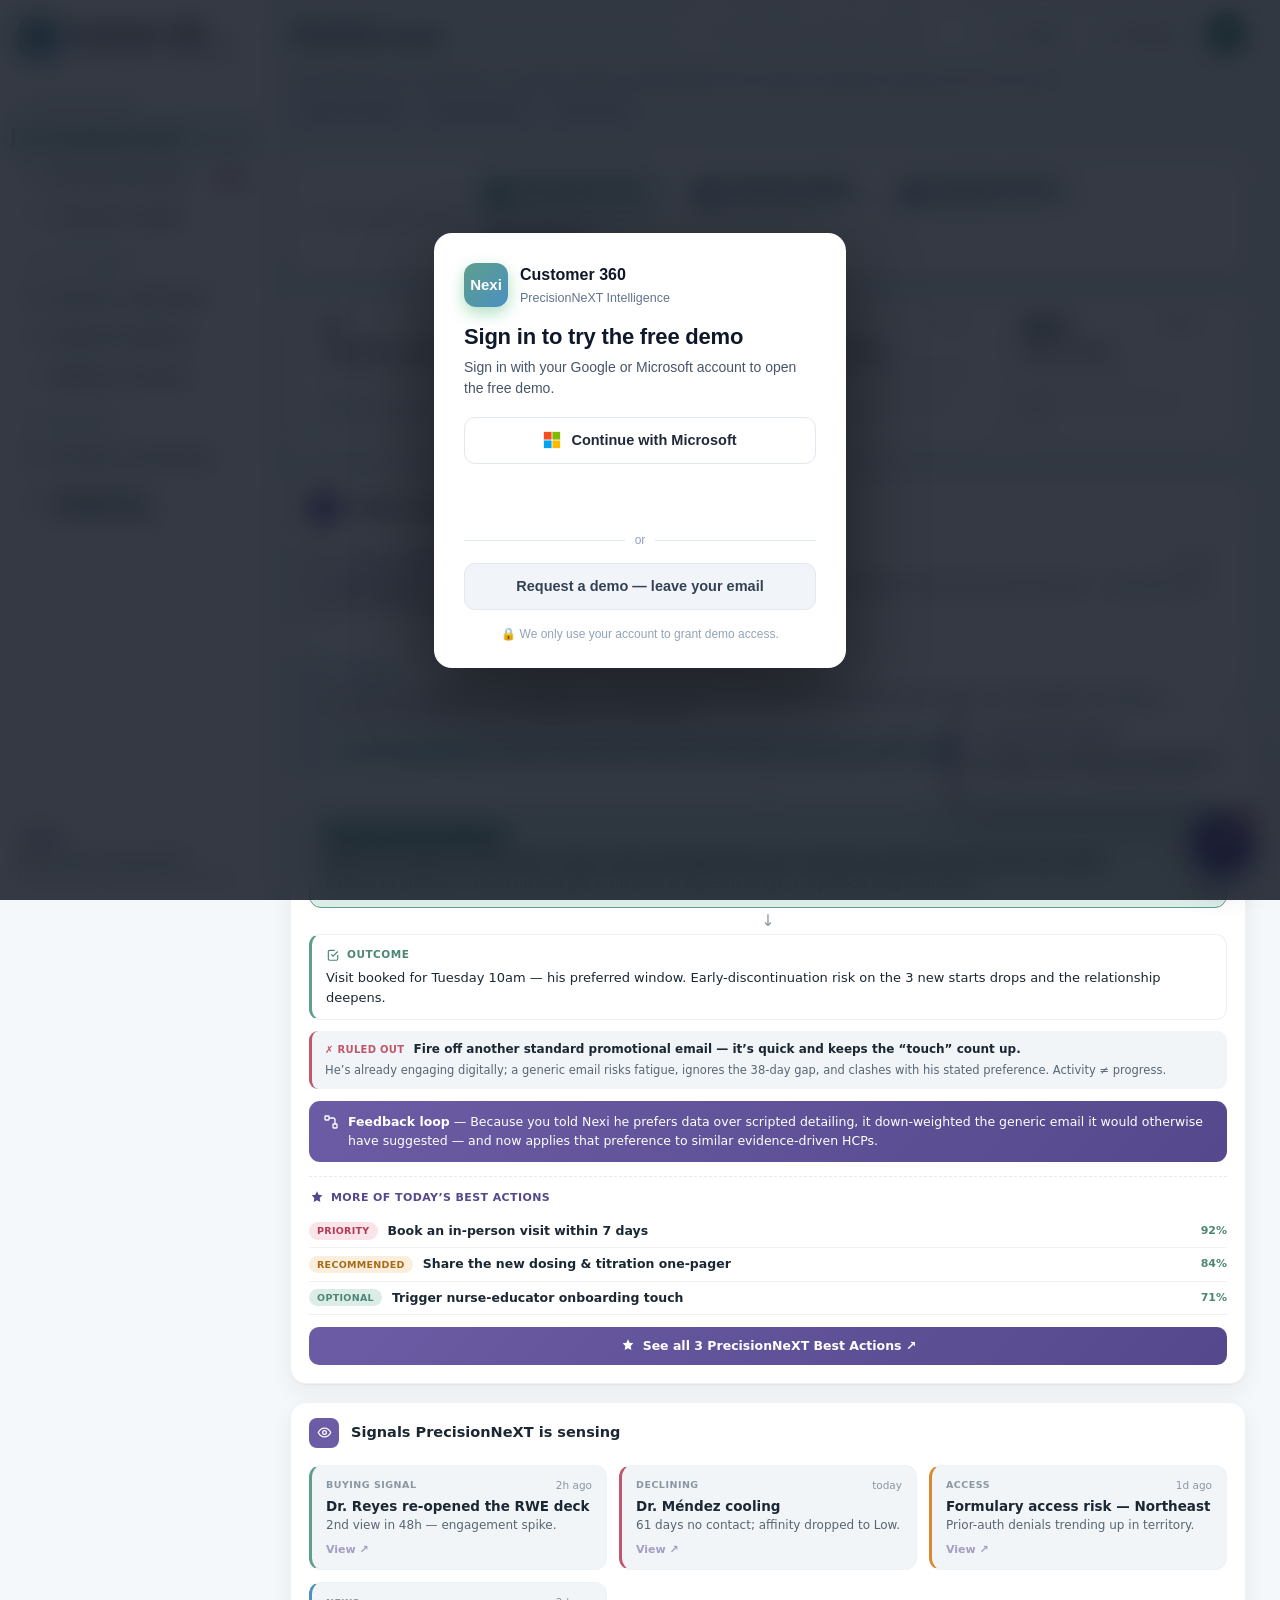
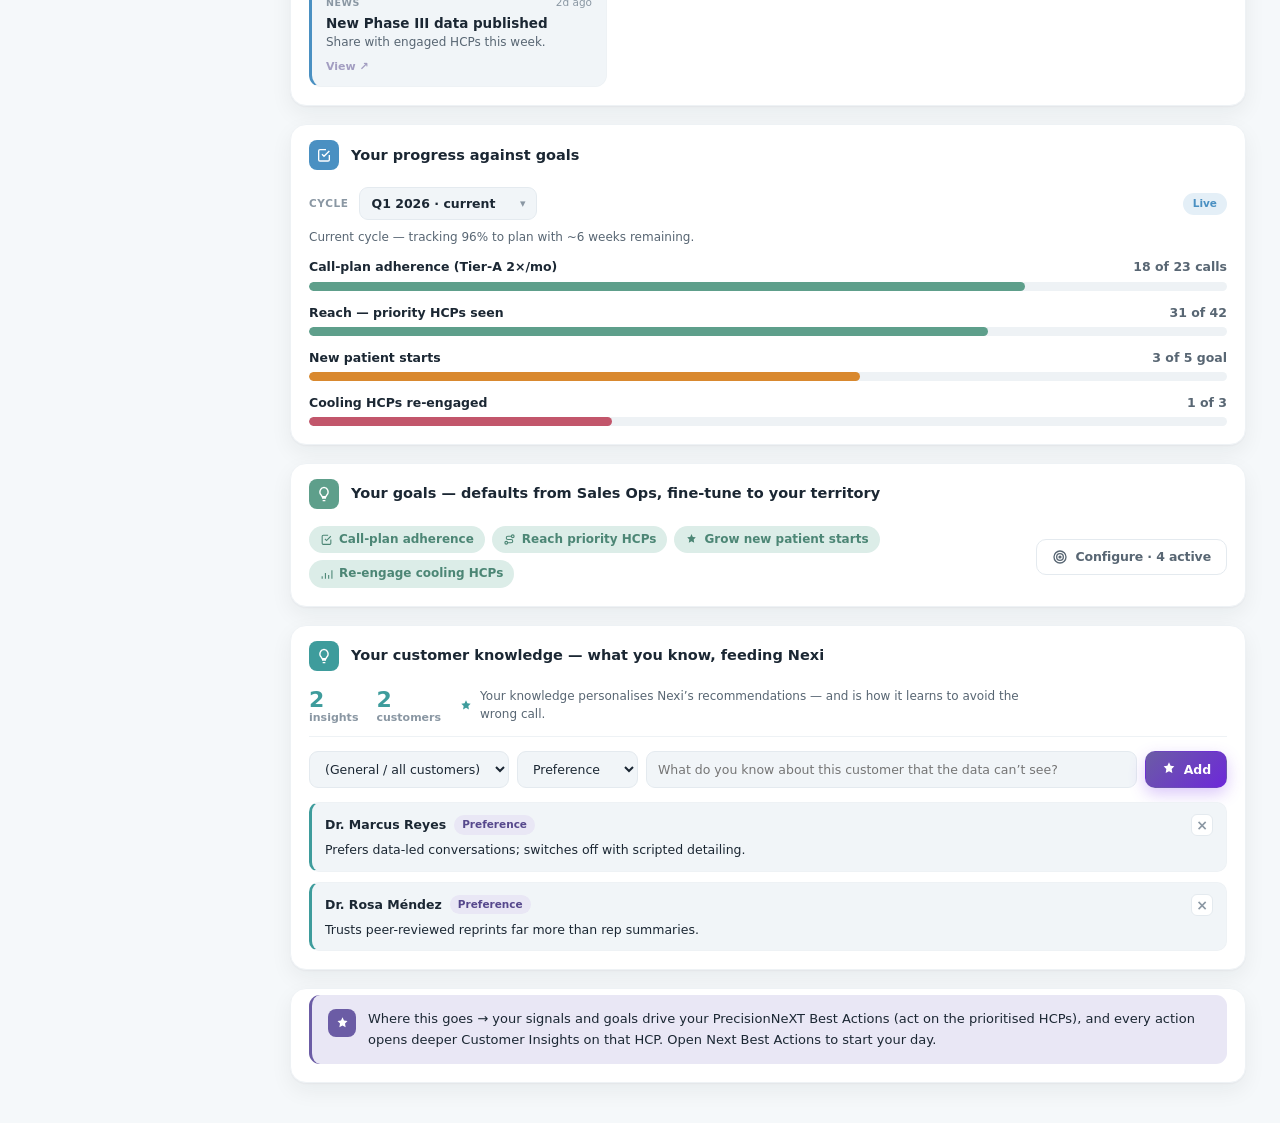
==== commit 86f4bfcb: "Update app.html" ====
--- a/app.html
+++ b/app.html
@@ -4,6 +4,9 @@
 <meta charset="UTF-8" />
 <meta name="viewport" content="width=device-width, initial-scale=1.0" />
 <title>Customer 360 · Intelligence-in-Action Platform</title>
+<meta name="robots" content="noindex, nofollow" />
+<meta name="theme-color" content="#4A90C2" />
+<link rel="icon" href="favicon.svg" type="image/svg+xml" />
 <link rel="stylesheet" href="styles.css" />
 <link rel="stylesheet" href="auth.css" />
 <!--
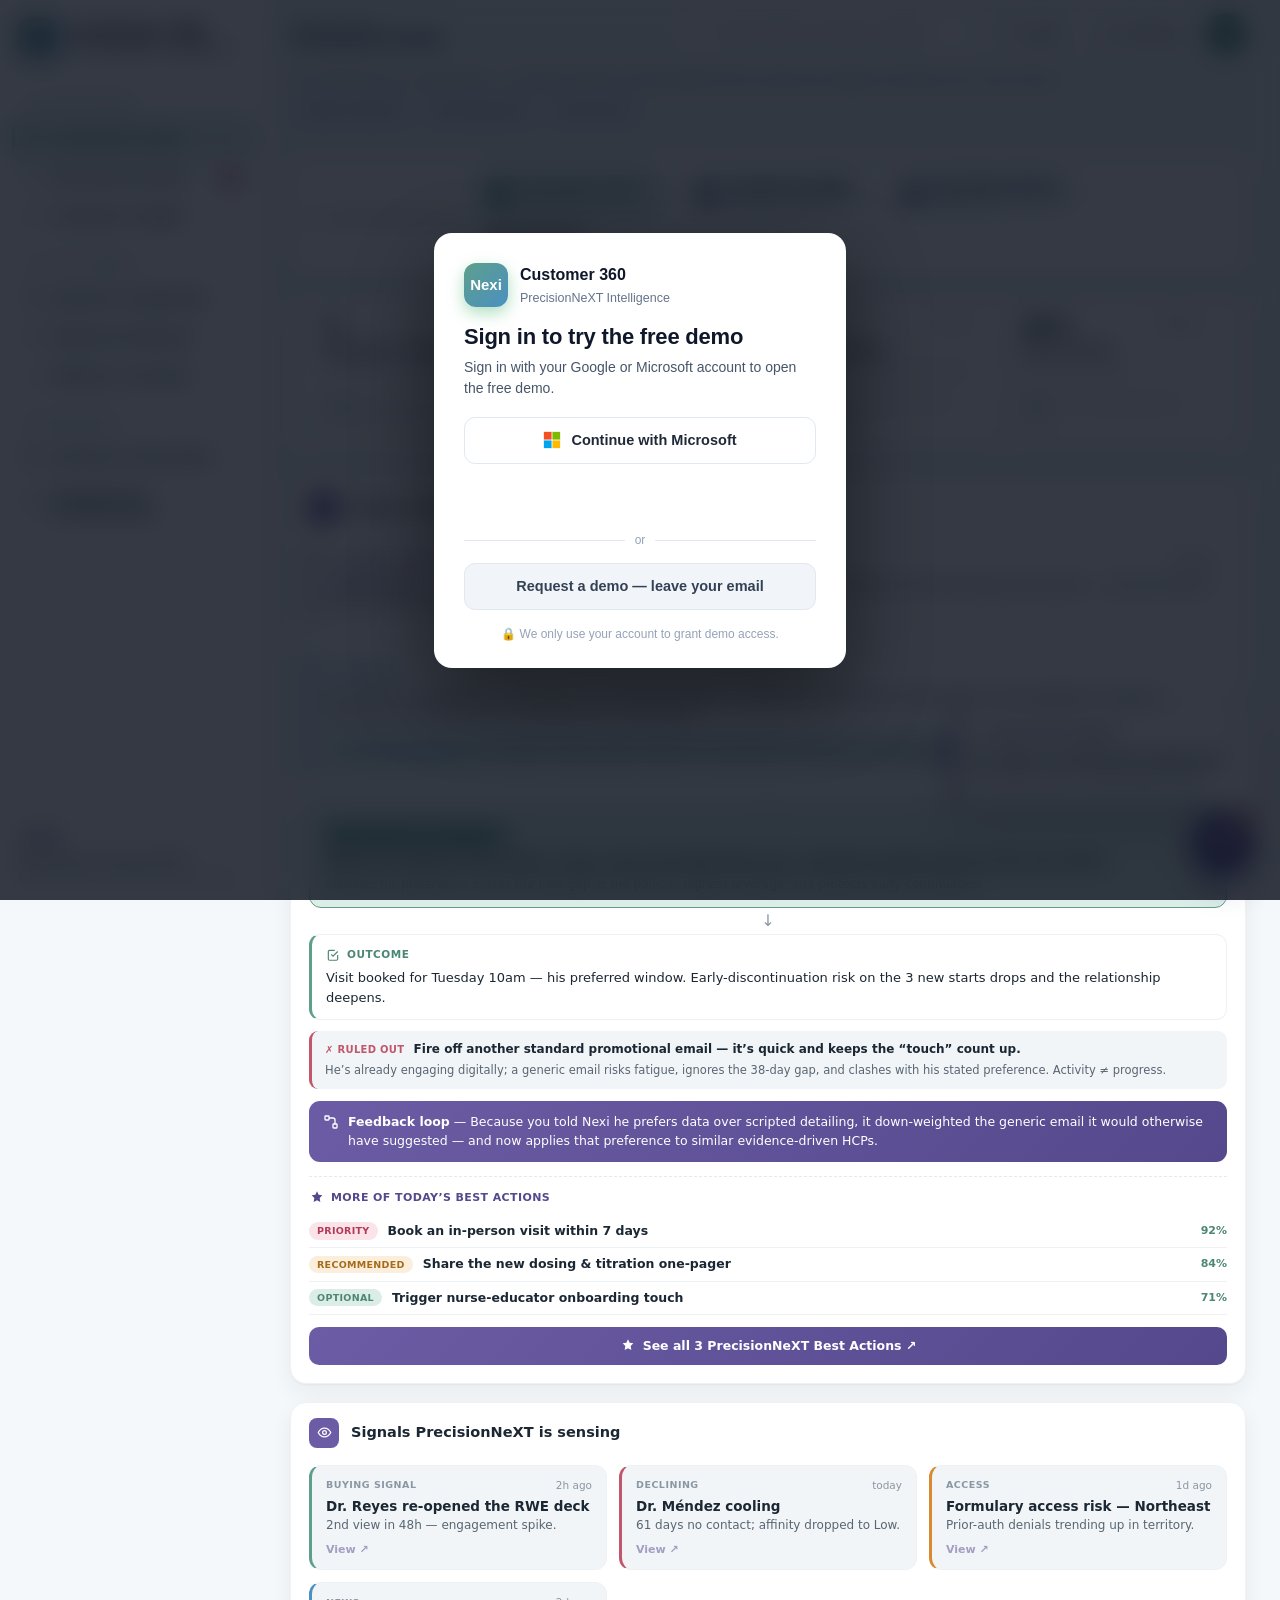
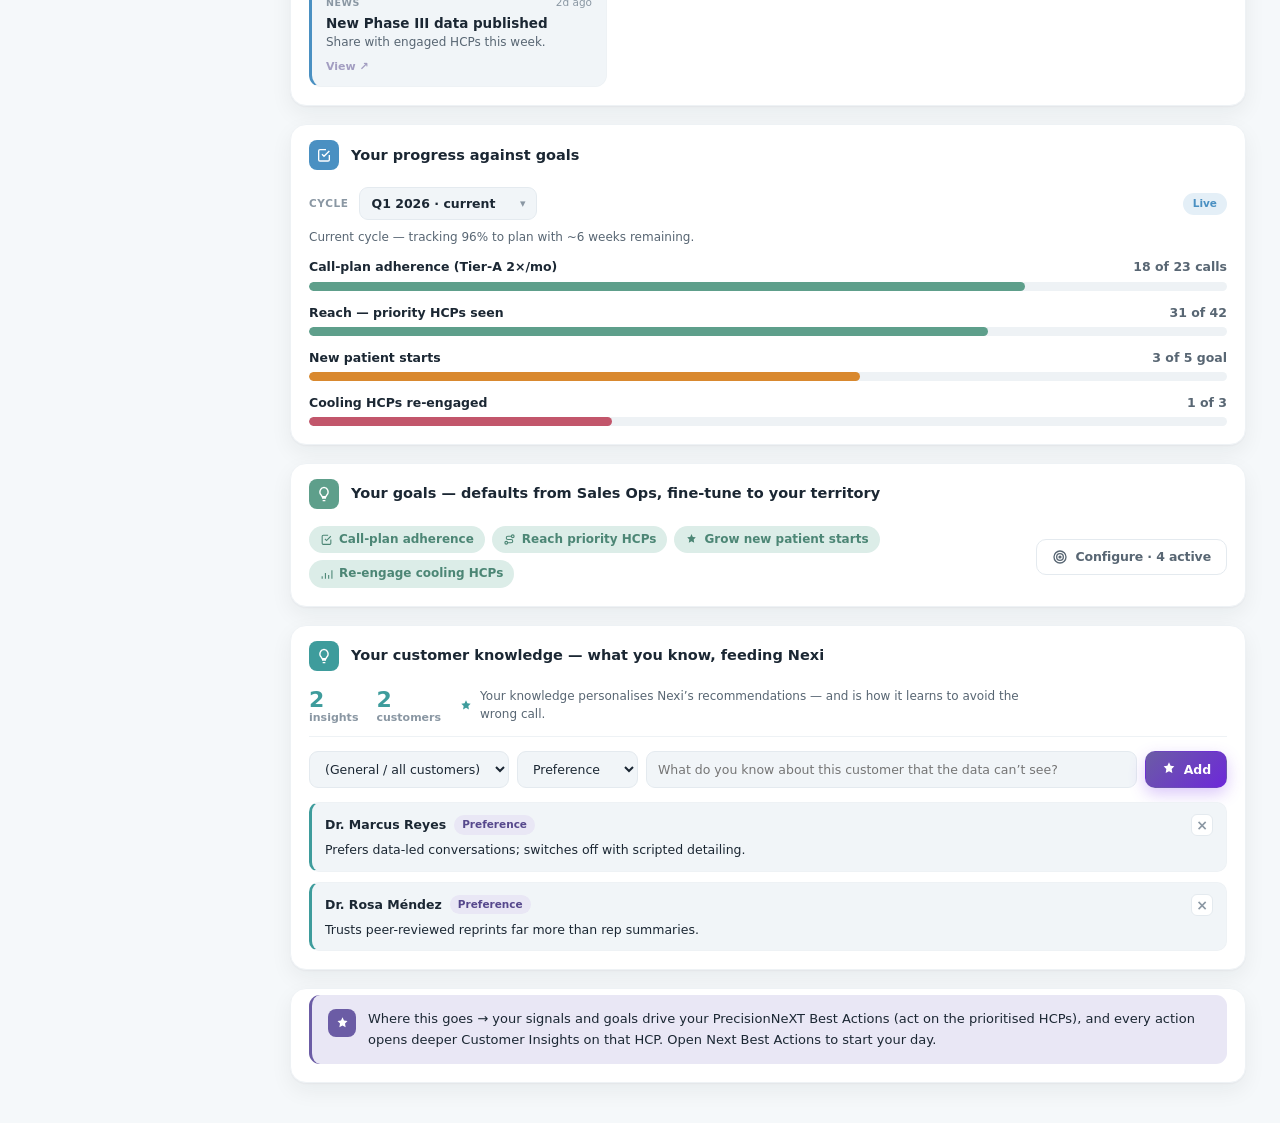
==== commit fe354428: "Update app.html" ====
--- a/app.html
+++ b/app.html
@@ -7,6 +7,8 @@
 <meta name="robots" content="noindex, nofollow" />
 <meta name="theme-color" content="#4A90C2" />
 <link rel="icon" href="favicon.svg" type="image/svg+xml" />
+<link rel="icon" href="favicon.ico" sizes="any" />
+<link rel="apple-touch-icon" href="apple-touch-icon.png" />
 <link rel="stylesheet" href="styles.css" />
 <link rel="stylesheet" href="auth.css" />
 <!--
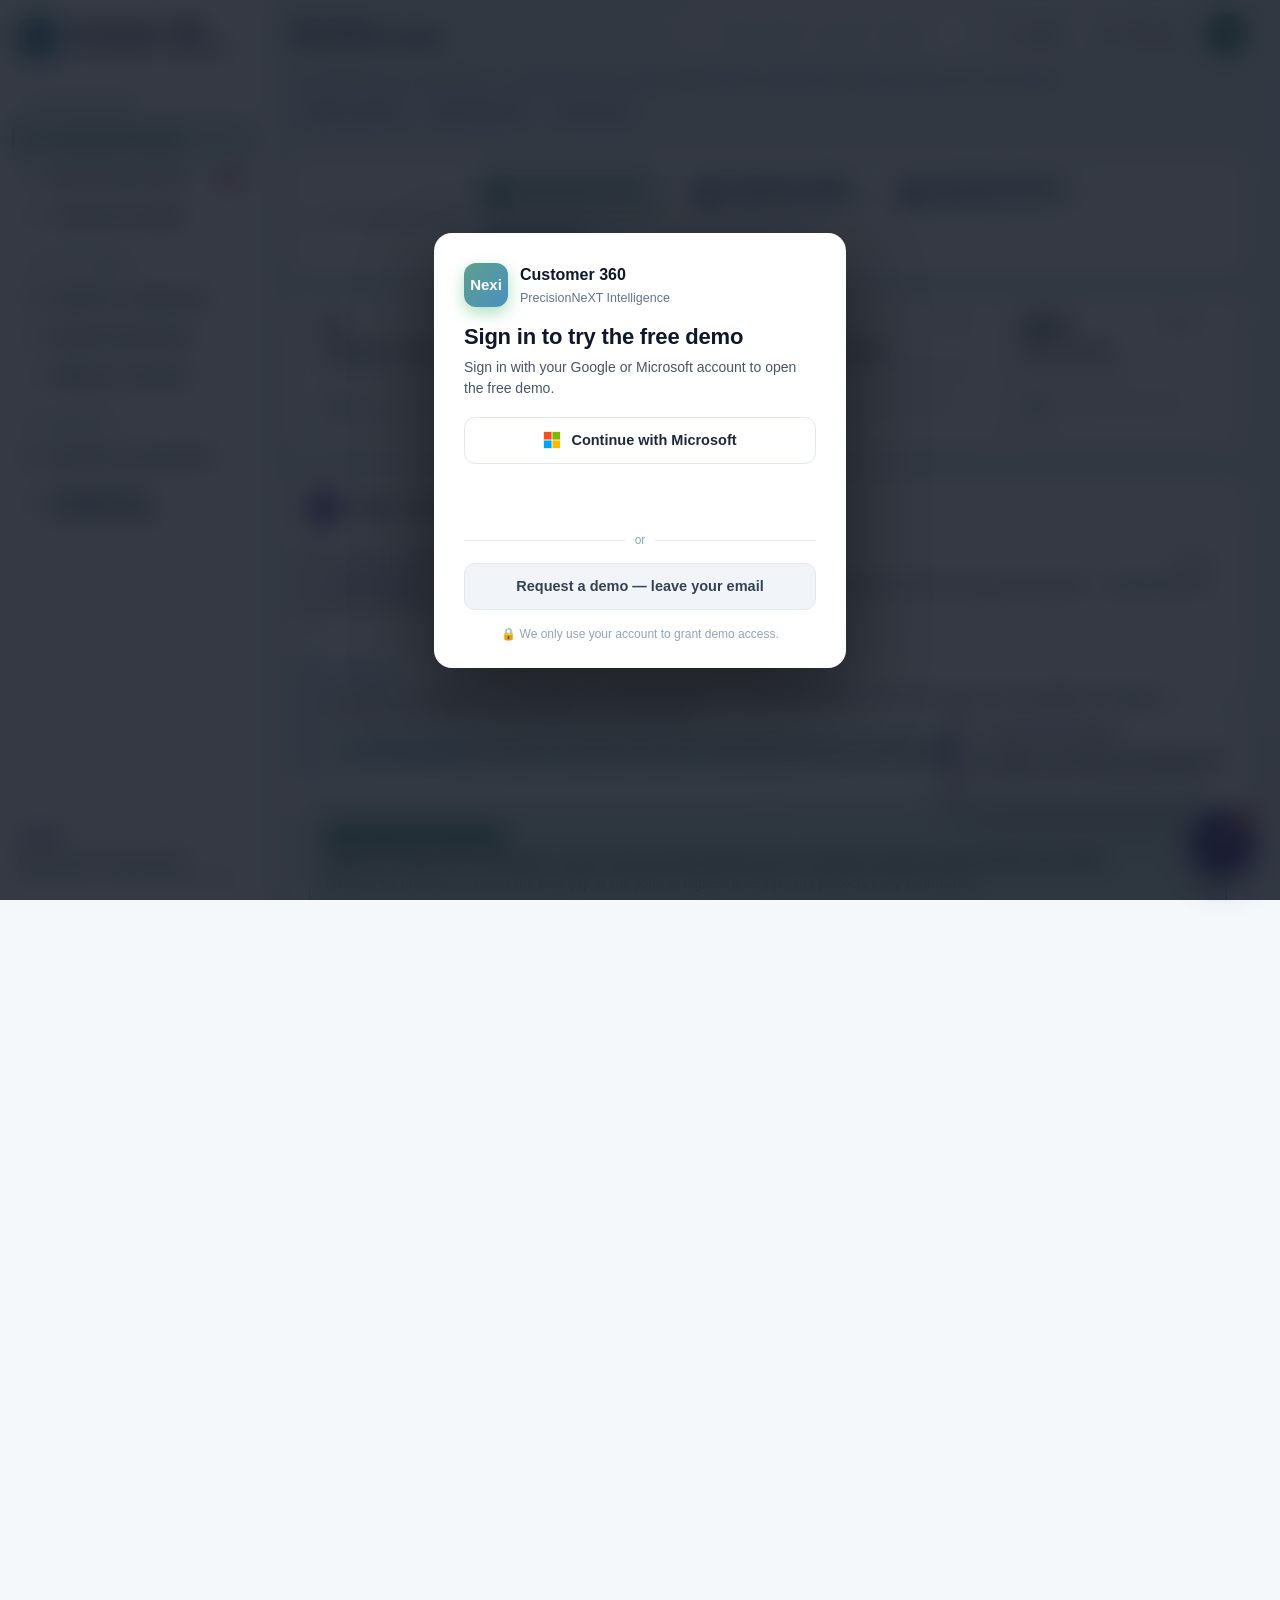
==== commit b905492e: "Update app.html" ====
--- a/app.html
+++ b/app.html
@@ -11,6 +11,7 @@
 <link rel="apple-touch-icon" href="apple-touch-icon.png" />
 <link rel="stylesheet" href="styles.css" />
 <link rel="stylesheet" href="auth.css" />
+<link rel="stylesheet" href="enhancements.css" />
 <!--
   Customer 360 — DEMO APP SHELL (unchanged from the base app; access-guarded).
   js/auth.js shows a sign-in dialog over this page until the visitor authenticates,
@@ -126,5 +127,9 @@
 
 <script src="js/auth.config.js"></script>
 <script src="js/auth.js"></script>
+
+<!-- Mobile hamburger drawer (+ optional fullscreen-on-open) -->
+<script src="js/mobile-nav.js"></script>
+<script src="js/open-maximized.js"></script>
 </body>
 </html>
--- a/enhancements.css
+++ b/enhancements.css
@@ -0,0 +1,125 @@
+/* ============================================================================
+   enhancements.css  —  mobile responsiveness, hamburger drawer, top-bar
+                        contrast, full-window
+   ----------------------------------------------------------------------------
+   Load this LAST (after styles.css/auth.css on app.html, and after
+   landing.css/auth.css on index.html) so its rules win. It is additive — it
+   does not modify any existing file. Pairs with js/mobile-nav.js (drawer) and
+   the optional js/open-maximized.js (fullscreen).
+   ========================================================================== */
+
+/* ==========================================================================
+   1) MAXIMIZED LAYOUT — the app fills the whole browser window
+   ========================================================================== */
+html, body { width: 100%; min-height: 100%; margin: 0; }
+body { overflow-x: hidden; }                 /* no stray horizontal scrollbar */
+body[data-pnx-page="app"] .app { min-height: 100vh; width: 100%; }
+body[data-pnx-page="app"] .main { min-width: 0; overflow-x: hidden; }
+
+/* ==========================================================================
+   2) TOP BAR READABILITY  (fixes the hard-to-read black text)
+   The bar was transparent and sticky, so the breadcrumb/section title
+   overlapped content scrolling underneath it. Give it a solid, theme-aware
+   backing and force high-contrast text in BOTH light and dark themes.
+   ========================================================================== */
+body[data-pnx-page="app"] .topbar,
+body[data-pnx-page="app"] .summary {
+  background: var(--page) !important;
+}
+body[data-pnx-page="app"] .topbar {
+  box-shadow: 0 1px 0 var(--line);
+  -webkit-backdrop-filter: saturate(140%) blur(8px);
+  backdrop-filter: saturate(140%) blur(8px);
+}
+body[data-pnx-page="app"] .crumb .cs,
+body[data-pnx-page="app"] .summary h1 { color: var(--ink) !important; font-weight: 800; }
+body[data-pnx-page="app"] .crumb .cg { color: var(--ink-soft) !important; }   /* was --ink-faint (too pale) */
+body[data-pnx-page="app"] .ai-search input { color: var(--ink) !important; }
+body[data-pnx-page="app"] .ai-search input::placeholder { color: var(--ink-faint); }
+
+/* ==========================================================================
+   3) RESPONSIVENESS — APP (app.html), incl. the HAMBURGER DRAWER sidebar
+   ========================================================================== */
+/* Hamburger button (injected by mobile-nav.js) — hidden on desktop */
+body[data-pnx-page="app"] .pnx-burger { display: none; }
+
+@media (max-width: 920px) {
+  /* main content takes the full width */
+  body[data-pnx-page="app"] .app { grid-template-columns: 1fr; }
+
+  /* show the hamburger at the left of the top bar */
+  body[data-pnx-page="app"] .pnx-burger {
+    display: inline-grid; place-items: center; flex: none;
+    width: 38px; height: 38px; margin-right: 4px;
+    border: 1px solid var(--line); border-radius: 10px;
+    background: var(--surface); color: var(--ink); cursor: pointer;
+    transition: background .15s, border-color .15s, transform .1s;
+  }
+  body[data-pnx-page="app"] .pnx-burger:hover { border-color: var(--purple); color: var(--purple-dark); }
+  body[data-pnx-page="app"] .pnx-burger:active { transform: translateY(1px); }
+
+  /* sidebar becomes an off-canvas drawer that slides in from the left */
+  body[data-pnx-page="app"] .sidebar {
+    position: fixed; top: 0; left: 0; bottom: 0;
+    width: min(86vw, 300px); height: 100vh; max-height: none;
+    transform: translateX(-100%);
+    transition: transform .26s ease;
+    z-index: 120; overflow-y: auto;
+    border-right: 1px solid var(--line);
+    box-shadow: 0 18px 50px rgba(20, 30, 40, .28);
+  }
+  body[data-pnx-page="app"].pnx-drawer-open .sidebar { transform: translateX(0); }
+
+  /* single-column nav inside the narrow drawer */
+  body[data-pnx-page="app"] .sidebar .nav { grid-template-columns: 1fr; }
+
+  /* dimmed backdrop (injected by mobile-nav.js) */
+  body[data-pnx-page="app"] .pnx-drawer-bg {
+    position: fixed; inset: 0; z-index: 110;
+    background: rgba(12, 16, 23, .5);
+    opacity: 0; visibility: hidden;
+    transition: opacity .26s ease, visibility .26s ease;
+  }
+  body[data-pnx-page="app"].pnx-drawer-open .pnx-drawer-bg { opacity: 1; visibility: visible; }
+}
+
+/* Phones: stop the top bar from overflowing; give search its own row. */
+@media (max-width: 760px) {
+  body[data-pnx-page="app"] .topbar { flex-wrap: wrap; gap: 10px; padding: 10px 14px 6px; }
+  body[data-pnx-page="app"] .crumb { min-width: 0; }
+  body[data-pnx-page="app"] .ai-search-wrap { order: 3; flex-basis: 100%; }
+  body[data-pnx-page="app"] .ai-search { width: 100%; }
+  body[data-pnx-page="app"] .tb-right { gap: 8px; }
+  body[data-pnx-page="app"] .summary { padding: 8px 14px 12px; }
+  body[data-pnx-page="app"] .content { padding-left: 14px !important; padding-right: 14px !important; }
+
+  /* Nexi chat: fill the phone screen instead of a tiny floating box */
+  body[data-pnx-page="app"] .pni {
+    right: 12px; left: 12px; width: auto;
+    bottom: 84px; height: calc(100vh - 150px); max-height: none;
+  }
+  body[data-pnx-page="app"] .pni-fab  { right: 16px; bottom: 16px; width: 54px; height: 54px; }
+  body[data-pnx-page="app"] .pni-toast { right: 12px; left: 12px; }
+}
+
+/* Small phones: icon-only top-bar buttons. */
+@media (max-width: 520px) {
+  body[data-pnx-page="app"] .tb-btn { font-size: 0; gap: 0; padding: 9px 11px; }
+  body[data-pnx-page="app"] .tb-btn svg { width: 18px; height: 18px; }
+  body[data-pnx-page="app"] .crumb .cs { font-size: 15px; }
+}
+
+/* ==========================================================================
+   4) RESPONSIVENESS — LANDING (index.html) small-screen polish
+   (landing.css already handles the nav burger + column collapse; this just
+   tightens spacing and makes CTAs full-width on phones.)
+   ========================================================================== */
+@media (max-width: 600px) {
+  .wrap { padding: 0 16px; }
+  .hero { padding: 104px 0 56px; }
+  .hero h1 { font-size: 30px; }
+  .hero p.lead { font-size: 16px; }
+  .hero-cta .btn, .demo-cta .btn { width: 100%; }
+  .sec-head h2 { font-size: 26px; }
+  section.band { padding: 56px 0; }
+}
